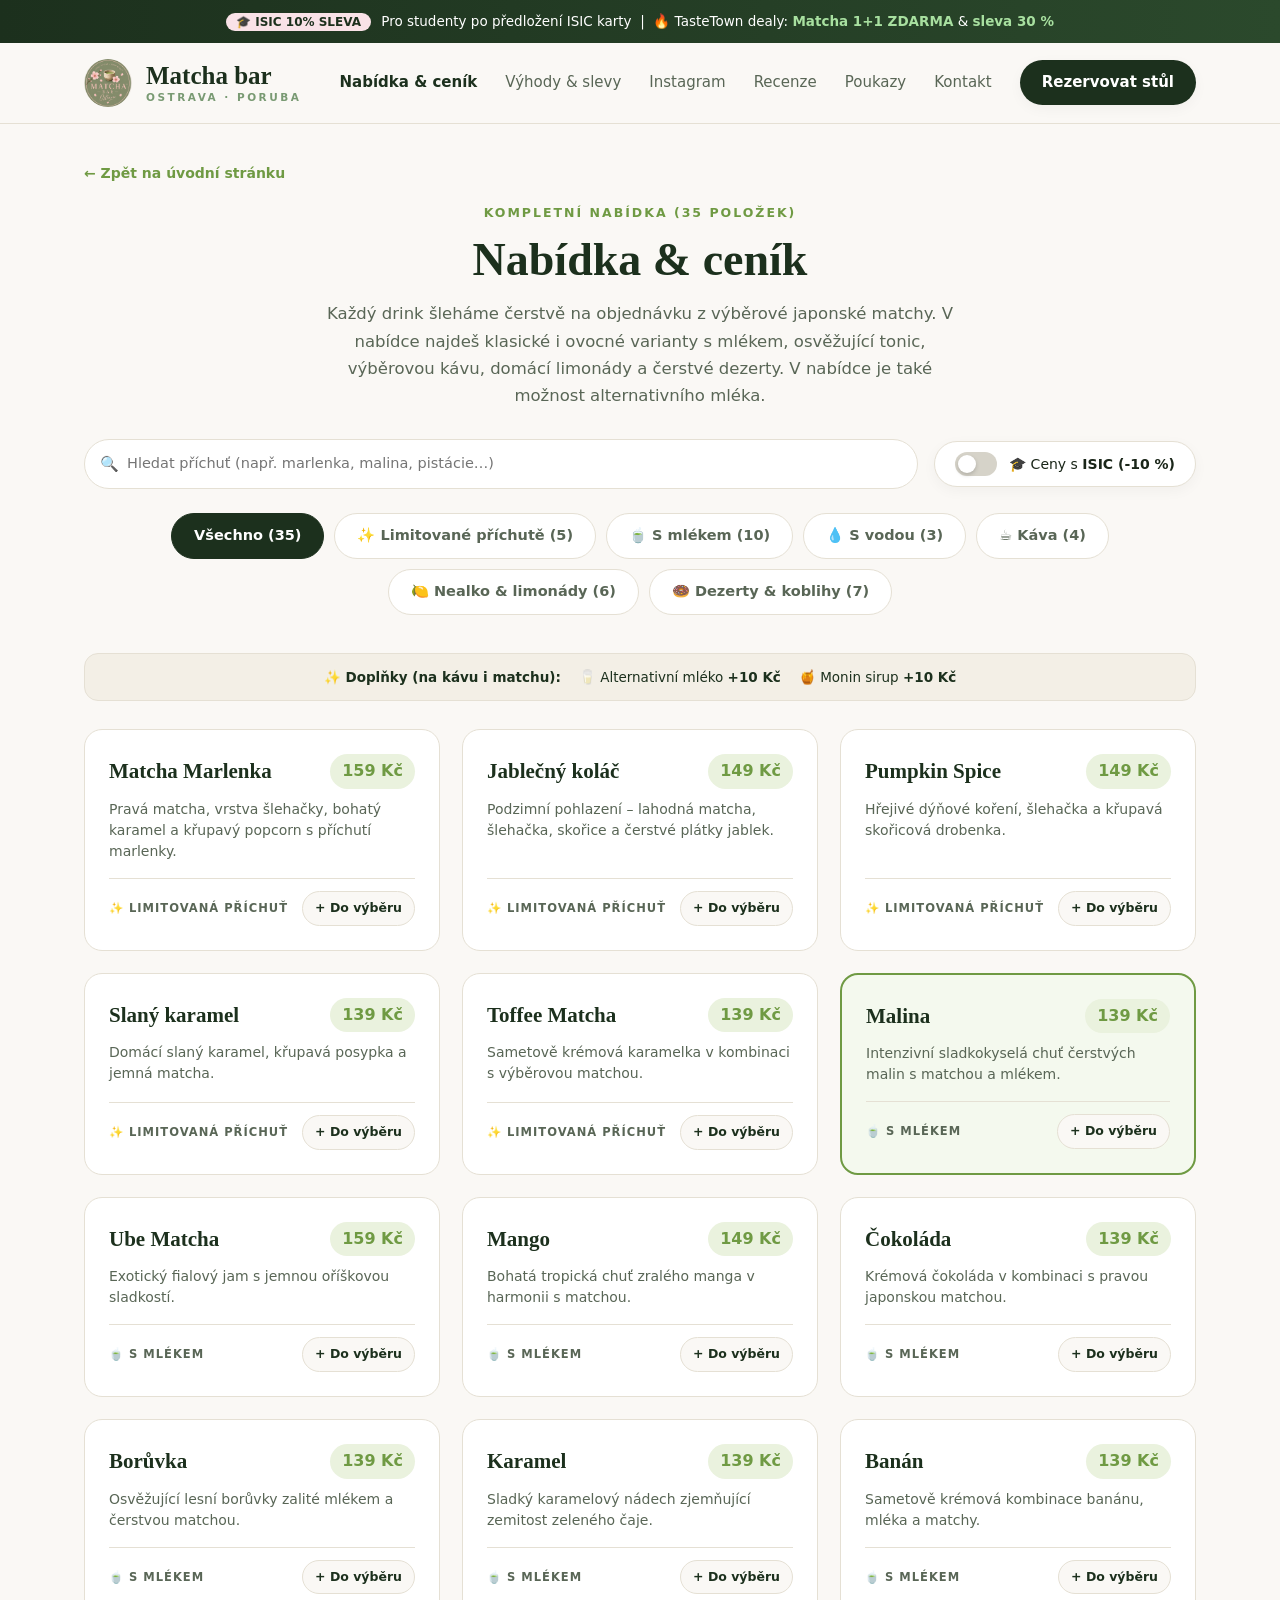
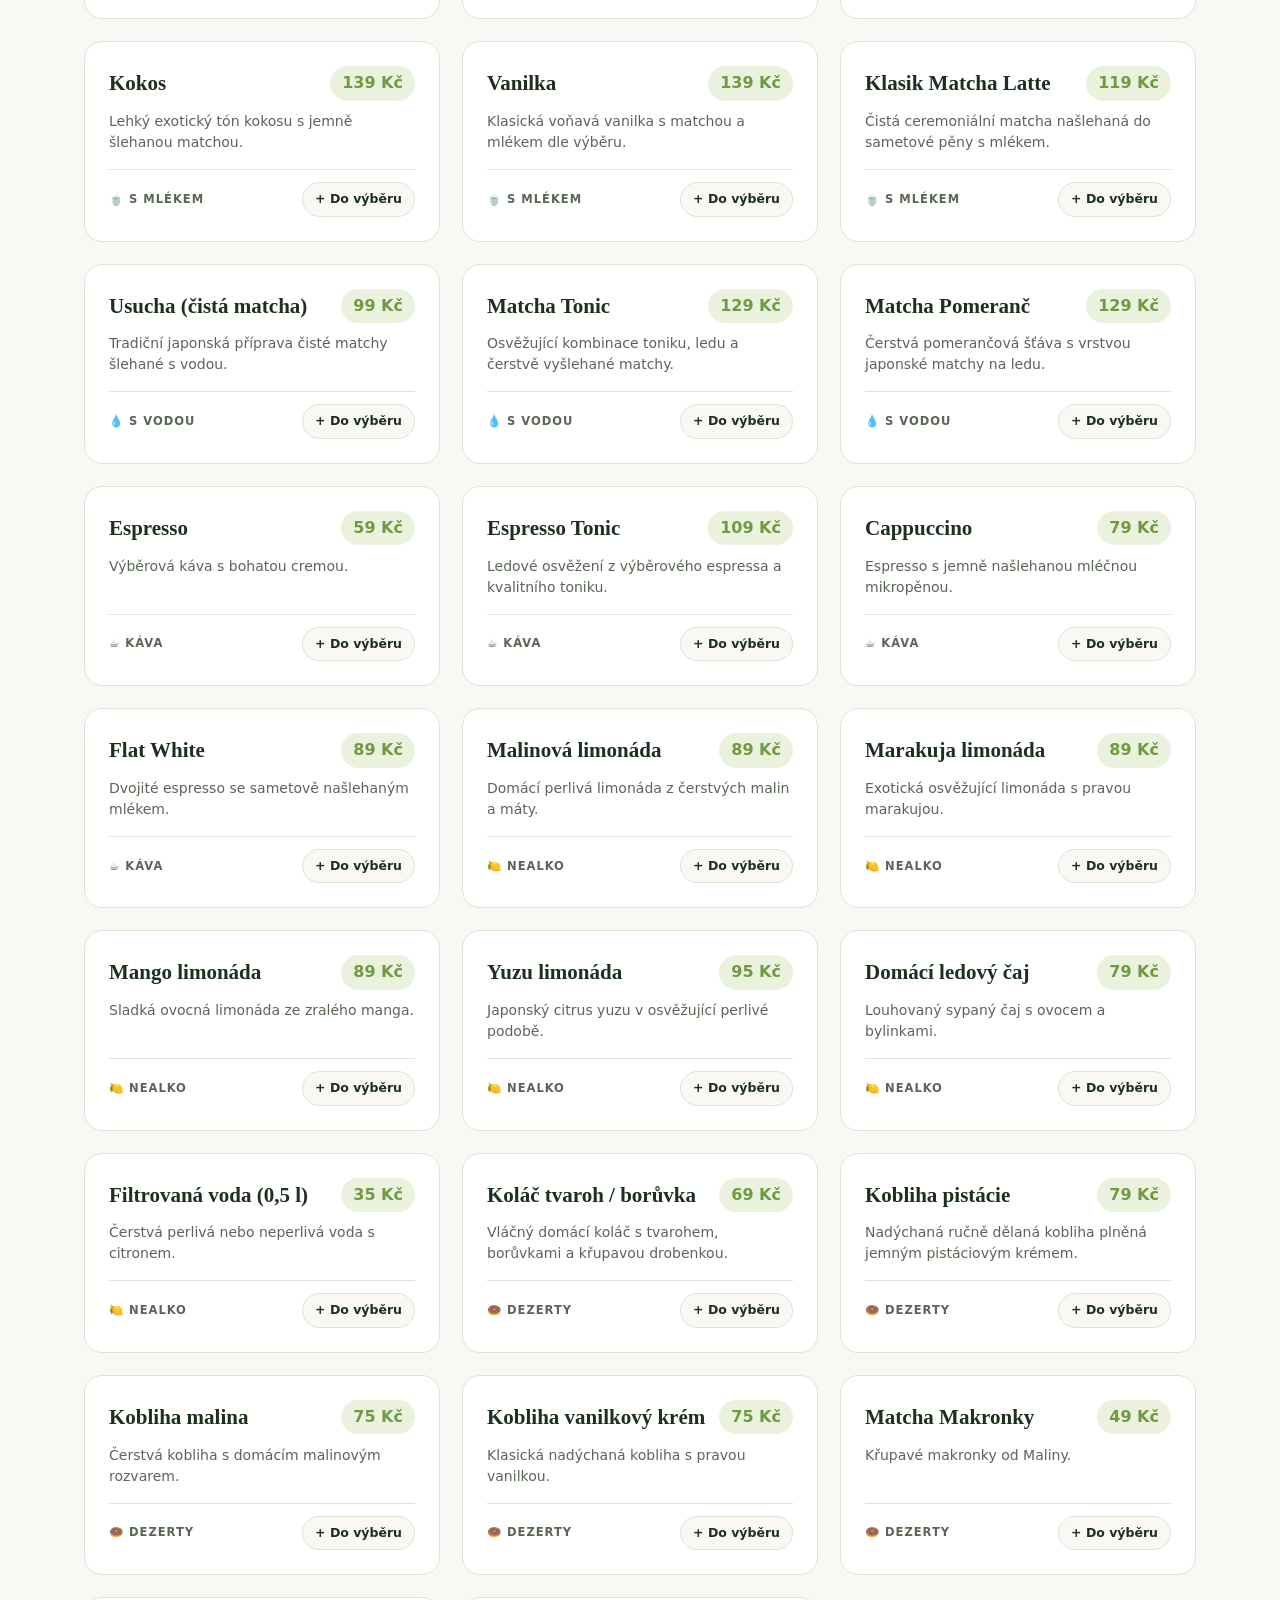
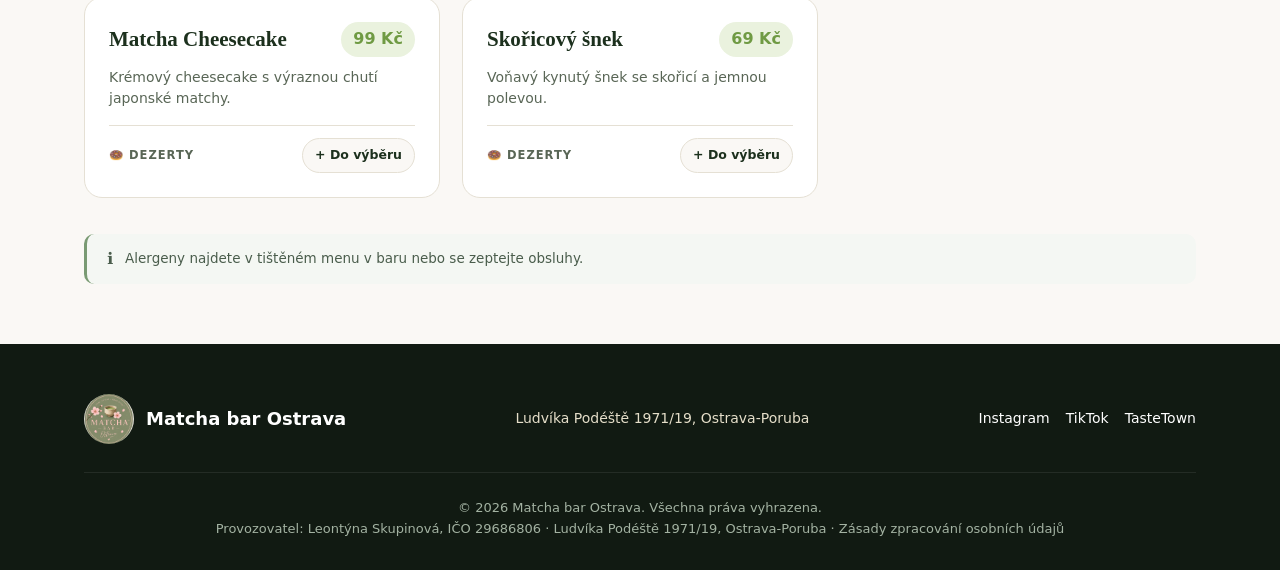
==== menu.html @ 72f39388 "Add files via upload" ====
<!DOCTYPE html>
<html lang="cs">
<head>
    <meta charset="utf-8">
    <meta name="viewport" content="width=device-width, initial-scale=1.0, viewport-fit=cover">
    <title>Nabídka &amp; ceník | Matcha bar Ostrava – Poruba</title>
    <meta name="description" content="Kompletní nabídka a ceník Matcha baru v Ostravě-Porubě. Prémiová japonská matcha, výběrová káva, limonády a domácí dezerty.">
    <meta name="keywords" content="matcha menu, matcha ceník ostrava, koblihy poruba">
    <meta name="robots" content="index, follow">
    <meta name="author" content="Matcha bar Ostrava">
    <link rel="canonical" href="https://matchabarostrava.cz/menu.html">
    <meta name="theme-color" content="#1C301D">
    <link rel="icon" href="data:image/svg+xml,%3Csvg xmlns='http://www.w3.org/2000/svg' viewBox='0 0 100 100'%3E%3Ctext y='.9em' font-size='90'%3E🍵%3C/text%3E%3C/svg%3E">

    <link rel="stylesheet" href="style.css?v=3">
</head>
<body>

    <div class="top-bar">
        <span class="badge-isic">🎓 ISIC 10% SLEVA</span>
        Pro studenty po předložení ISIC karty &nbsp;|&nbsp;
        🔥 TasteTown dealy: <strong>Matcha 1+1 ZDARMA</strong> &amp; <strong>sleva 30 %</strong>
    </div>

    <header>
        <div class="container nav-wrap">
            <a href="index.html" class="logo-brand" aria-label="Matcha bar Ostrava – úvod">
                <img src="img/logo1.png" alt="Matcha bar Ostrava logo" class="header-logo-img">
                <div class="logo-text">
                    Matcha bar
                    <small>Ostrava · Poruba</small>
                </div>
            </a>
            <button class="nav-toggle" id="nav-toggle" aria-label="Menu" aria-expanded="false" aria-controls="main-nav">
                <span></span><span></span><span></span>
            </button>
            <nav id="main-nav" aria-label="Hlavní navigace">
                <a href="menu.html" class="nav-active">Nabídka &amp; ceník</a>
                <a href="index.html#vyhody">Výhody &amp; slevy</a>
                <a href="index.html#instagram">Instagram</a>
                <a href="index.html#recenze">Recenze</a>
                <a href="index.html#poukazy">Poukazy</a>
                <a href="index.html#kontakt">Kontakt</a>
                <button type="button" class="btn-reserve" data-open-modal>Rezervovat stůl</button>
            </nav>
        </div>
    </header>

    <main>
        <section id="menu" class="container menu-page-section">
            <a href="index.html" class="back-link">← Zpět na úvodní stránku</a>

            <div class="section-header header-compact">
                <span class="section-tag">Kompletní nabídka (35 položek)</span>
                <h1 class="section-title">Nabídka &amp; ceník</h1>
                <p class="section-desc">
                    Každý drink šleháme čerstvě na objednávku z výběrové japonské matchy. V nabídce najdeš klasické i ovocné varianty s mlékem, osvěžující tonic, výběrovou kávu, domácí limonády a čerstvé dezerty.  V nabídce je také možnost alternativního mléka.
                </p>
            </div>

            <!-- Ovládací panel: vyhledávání + ISIC přepínač -->
            <div class="menu-tools-bar">
                <div class="menu-search-wrap">
                    <span class="search-icon" aria-hidden="true">🔍</span>
                    <input type="search" id="menu-search" placeholder="Hledat příchuť (např. marlenka, malina, pistácie…)" aria-label="Hledat v nabídce">
                </div>

                <label class="isic-switch" for="isic-toggle">
                    <input type="checkbox" id="isic-toggle">
                    <span class="isic-slider"></span>
                    <span class="isic-label">🎓 Ceny s <strong>ISIC (-10 %)</strong></span>
                </label>
            </div>

            <!-- Filtry -->
            <div class="menu-filter-bar" role="group" aria-label="Filtr nabídky">
                <button type="button" class="filter-chip active" data-filter="all" aria-pressed="true">Všechno (35)</button>
                <button type="button" class="filter-chip" data-filter="limitky" aria-pressed="false">✨ Limitované příchutě (5)</button>
                <button type="button" class="filter-chip" data-filter="mleko" aria-pressed="false">🍵 S mlékem (10)</button>
                <button type="button" class="filter-chip" data-filter="voda" aria-pressed="false">💧 S vodou (3)</button>
                <button type="button" class="filter-chip" data-filter="kava" aria-pressed="false">☕ Káva (4)</button>
                <button type="button" class="filter-chip" data-filter="nealko" aria-pressed="false">🍋 Nealko &amp; limonády (6)</button>
                <button type="button" class="filter-chip" data-filter="dezerty" aria-pressed="false">🍩 Dezerty &amp; koblihy (7)</button>
            </div>

            <!-- Doplňky -->
            <div class="addons-banner">
                <strong>✨ Doplňky (na kávu i matchu):</strong>
                <span>🥛 Alternativní mléko <strong>+10 Kč</strong></span>
                <span>🍯 Monin sirup <strong>+10 Kč</strong></span>
            </div>

            <!-- Mřížka položek (plní menu.js) -->
            <div class="menu-items-grid" id="menu-grid"></div>

            <div id="menu-empty" class="menu-empty" hidden>
                Pro hledaný výraz jsme nic nenašli. Zkus zadat jinou příchuť nebo vyber „Všechno“.
            </div>

            <!-- Upozornění na alergeny -->
            <div class="allergen-notice">
                <span class="allergen-icon">ℹ️</span>
                <span>Alergeny najdete v tištěném menu v baru nebo se zeptejte obsluhy.</span>
            </div>
        </section>
    </main>

    <!-- Plovoucí kalkulačka výběru k pultu -->
    <div class="tray-bar" id="tray-bar" hidden>
        <div class="container tray-inner">
            <div class="tray-summary">
                <strong id="tray-count">0 položek</strong>
                <span id="tray-names" class="tray-names"></span>
            </div>
            <div class="tray-prices">
                <div>
                    <small>Celkem běžně</small>
                    <strong id="tray-total">0 Kč</strong>
                </div>
                <div class="tray-isic">
                    <small>🎓 S ISIC (-10 %)</small>
                    <strong id="tray-total-isic">0 Kč</strong>
                </div>
                <button type="button" class="btn-tray-clear" id="tray-clear" title="Vymazat výběr">✕</button>
            </div>
        </div>
    </div>

    <!-- Rezervace -->
    <div class="modal-overlay" id="modal-reservation" aria-hidden="true">
        <div class="modal-box" role="dialog" aria-modal="true" aria-labelledby="modal-title">
            <button type="button" class="btn-close" data-close-modal aria-label="Zavřít">✕</button>
            <h2 id="modal-title" class="modal-heading">Rezervovat stůl</h2>
            <p class="modal-subtext">Pošlete nám žádost o rezervaci. Potvrdíme ji vám e-mailem.</p>

            <form class="form-grid" id="reservation-form" novalidate>
                <div class="form-field full">
                    <label for="f-name">Jméno a příjmení</label>
                    <input id="f-name" name="Jméno" type="text" required autocomplete="name" placeholder="Např. Lucie Novotná">
                </div>
                <div class="form-field">
                    <label for="f-email">E-mail</label>
                    <input id="f-email" name="email" type="email" required autocomplete="email" placeholder="lucie@example.cz">
                </div>
                <div class="form-field">
                    <label for="f-phone">Telefon (nepovinné)</label>
                    <input id="f-phone" name="Telefon" type="tel" autocomplete="tel" placeholder="+420 777 123 456">
                </div>
                <div class="form-field">
                    <label for="f-date">Datum</label>
                    <input id="f-date" name="Datum" type="date" required>
                </div>
                <div class="form-field">
                    <label for="f-time">Čas</label>
                    <select id="f-time" name="Čas" required></select>
                </div>
                <div class="form-field full">
                    <label for="f-guests">Počet osob</label>
                    <select id="f-guests" name="Počet osob" required>
                        <option>1 osoba</option>
                        <option selected>2 osoby</option>
                        <option>3 osoby</option>
                        <option>4 osoby</option>
                        <option>Skupina 5+ osob</option>
                    </select>
                </div>
                <div class="form-field full">
                    <label for="f-note">Poznámka (nepovinné)</label>
                    <textarea id="f-note" name="Poznámka" rows="2" placeholder="Např. přijdeme s pejskem"></textarea>
                </div>
                <div class="hp-field" aria-hidden="true">
                    <label>Nevyplňovat <input type="text" name="_honey" tabindex="-1" autocomplete="off"></label>
                </div>
                <div class="form-msg" id="form-msg" role="status" hidden></div>
                <div class="form-field full form-submit-wrap">
                    <button type="submit" class="btn-main btn-full-width" id="form-submit">Odeslat žádost</button>
                </div>
                <p class="form-note full">Údaje použijeme jen k vyřízení rezervace. Více v <a href="zasady.html" target="_blank">zásadách zpracování osobních údajů</a>.</p>
            </form>
        </div>
    </div>

    <footer>
        <div class="container">
            <div class="footer-wrap">
                <a href="index.html" class="footer-brand">
                    <img src="img/logo1.png" alt="Matcha bar Ostrava" class="footer-logo">
                    <span>Matcha bar Ostrava</span>
                </a>
                <div>
                    Ludvíka Podéště 1971/19, Ostrava-Poruba
                </div>
                <div class="footer-socials">
                    <a href="https://www.instagram.com/matchabar_ostrava/" target="_blank" rel="noopener">Instagram</a>
                    <a href="https://www.tiktok.com/@matchabar_ostrava?is_from_webapp=1&sender_device=pc" target="_blank" rel="noopener">TikTok</a>
                    <a href="https://www.tastetown.app/cs/restaurace/ostrava/matcha-bar-ostrava-2740#menu" target="_blank" rel="noopener">TasteTown</a>
                </div>
            </div>
            <div class="footer-bottom">
                &copy; 2026 Matcha bar Ostrava. Všechna práva vyhrazena.
                <p>Provozovatel: Leontýna Skupinová, IČO 29686806 · Ludvíka Podéště 1971/19, Ostrava-Poruba · <a href="zasady.html">Zásady zpracování osobních údajů</a></p>
            </div>
        </div>
    </footer>

    <script src="menu.js" defer></script>
</body>
</html>
---- style.css ----
/* Self-hosted fonty (bez Google Fonts) */
@font-face {
    font-family: "Playfair Display";
    font-style: normal;
    font-weight: 400 900;
    font-display: swap;
    src: url("fonts/playfair-display-latin-ext-wght-normal.woff2") format("woff2");
    unicode-range: U+0100-02BA,U+02BD-02C5,U+02C7-02CC,U+02CE-02D7,U+02DD-02FF,U+0304,U+0308,U+0329,U+1D00-1DBF,U+1E00-1E9F,U+1EF2-1EFF,U+2020,U+20A0-20AB,U+20AD-20C0,U+2113,U+2C60-2C7F,U+A720-A7FF;
}

@font-face {
    font-family: "Playfair Display";
    font-style: normal;
    font-weight: 400 900;
    font-display: swap;
    src: url("fonts/playfair-display-latin-wght-normal.woff2") format("woff2");
    unicode-range: U+0000-00FF,U+0131,U+0152-0153,U+02BB-02BC,U+02C6,U+02DA,U+02DC,U+0304,U+0308,U+0329,U+2000-206F,U+20AC,U+2122,U+2191,U+2193,U+2212,U+2215,U+FEFF,U+FFFD;
}

@font-face {
    font-family: "Playfair Display";
    font-style: italic;
    font-weight: 400 900;
    font-display: swap;
    src: url("fonts/playfair-display-latin-ext-wght-italic.woff2") format("woff2");
    unicode-range: U+0100-02BA,U+02BD-02C5,U+02C7-02CC,U+02CE-02D7,U+02DD-02FF,U+0304,U+0308,U+0329,U+1D00-1DBF,U+1E00-1E9F,U+1EF2-1EFF,U+2020,U+20A0-20AB,U+20AD-20C0,U+2113,U+2C60-2C7F,U+A720-A7FF;
}

@font-face {
    font-family: "Playfair Display";
    font-style: italic;
    font-weight: 400 900;
    font-display: swap;
    src: url("fonts/playfair-display-latin-wght-italic.woff2") format("woff2");
    unicode-range: U+0000-00FF,U+0131,U+0152-0153,U+02BB-02BC,U+02C6,U+02DA,U+02DC,U+0304,U+0308,U+0329,U+2000-206F,U+20AC,U+2122,U+2191,U+2193,U+2212,U+2215,U+FEFF,U+FFFD;
}

@font-face {
    font-family: "Plus Jakarta Sans";
    font-style: normal;
    font-weight: 200 800;
    font-display: swap;
    src: url("fonts/plus-jakarta-sans-latin-ext-wght-normal.woff2") format("woff2");
    unicode-range: U+0100-02BA,U+02BD-02C5,U+02C7-02CC,U+02CE-02D7,U+02DD-02FF,U+0304,U+0308,U+0329,U+1D00-1DBF,U+1E00-1E9F,U+1EF2-1EFF,U+2020,U+20A0-20AB,U+20AD-20C0,U+2113,U+2C60-2C7F,U+A720-A7FF;
}

@font-face {
    font-family: "Plus Jakarta Sans";
    font-style: normal;
    font-weight: 200 800;
    font-display: swap;
    src: url("fonts/plus-jakarta-sans-latin-wght-normal.woff2") format("woff2");
    unicode-range: U+0000-00FF,U+0131,U+0152-0153,U+02BB-02BC,U+02C6,U+02DA,U+02DC,U+0304,U+0308,U+0329,U+2000-206F,U+20AC,U+2122,U+2191,U+2193,U+2212,U+2215,U+FEFF,U+FFFD;
}

:root {
    --bg-body: #FAF8F5;
    --surface: #FFFFFF;
    --surface-alt: #F3EFE6;
    --text-dark: #1A2619;
    --text-muted: #596656;
    --primary: #1C301D;
    --matcha: #6F9A43;
    --matcha-soft: #EAF2DE;
    --pink-soft: #F9E2E7;
    --gold: #D4A338;
    --border: #E5E0D4;
    --radius-sm: 10px;
    --radius-md: 18px;
    --radius-lg: 28px;
    --shadow-sm: 0 4px 14px rgba(0, 0, 0, 0.04);
    --shadow-md: 0 14px 36px rgba(28, 48, 29, 0.09);
    --font-serif: "Playfair Display", Georgia, serif;
    --font-sans: "Plus Jakarta Sans", system-ui, -apple-system, "Segoe UI", sans-serif;
}

* { box-sizing: border-box; margin: 0; padding: 0; }
html { scroll-behavior: smooth; }
@media (prefers-reduced-motion: reduce) { html { scroll-behavior: auto; } * { transition: none !important; } }

body {
    background-color: var(--bg-body);
    color: var(--text-dark);
    font-family: var(--font-sans);
    font-weight: 400;
    line-height: 1.65;
    -webkit-font-smoothing: antialiased;
}

a { color: inherit; text-decoration: none; }
img { max-width: 100%; display: block; }
button, input, select, textarea { font: inherit; }

.container {
    max-width: 1160px;
    margin: 0 auto;
    padding: 0 24px;
}

/* Top Announcement Bar */
.top-bar {
    background: linear-gradient(90deg, #1C301D 0%, #2B492C 100%);
    color: #FFFFFF;
    font-size: 13.5px;
    font-weight: 500;
    padding: 10px 0;
    text-align: center;
}
.top-bar strong { color: #A8E0A0; }
.top-bar span.badge-isic {
    background: var(--pink-soft);
    color: #1C301D;
    padding: 2px 10px;
    border-radius: 99px;
    font-weight: 700;
    font-size: 12px;
    margin-right: 6px;
}

/* Header Navigation */
header {
    position: sticky;
    top: 0;
    z-index: 100;
    background: rgba(250, 248, 245, 0.94);
    backdrop-filter: blur(14px);
    border-bottom: 1px solid var(--border);
    padding: 16px 0;
}

.nav-wrap {
    display: flex;
    justify-content: space-between;
    align-items: center;
}

.logo-brand {
    display: flex;
    align-items: center;
    gap: 14px;
    text-decoration: none;
    flex-shrink: 0;
}

.header-logo-img {
    width: 48px;
    height: 48px;
    border-radius: 50%;
    object-fit: cover;
    display: block;
}

.logo-text {
    display: flex;
    flex-direction: column;
    line-height: 1.05;
    font-family: var(--font-serif);
    font-size: 25px;
    font-weight: 600;
    color: #1c301d;
    white-space: nowrap;
}

.logo-text small {
    font-family: var(--font-sans);
    font-size: 10.5px;
    font-weight: 700;
    color: #799a73;
    text-transform: uppercase;
    letter-spacing: 2.5px;
    margin-top: 3px;
    display: block;
}

nav {
    display: flex;
    align-items: center;
    gap: 28px;
    font-size: 15px;
    font-weight: 500;
}

nav a {
    color: var(--text-muted);
    transition: color 0.2s ease;
}

nav a:hover { color: var(--primary); }

.btn-reserve {
    background: var(--primary);
    color: white !important;
    padding: 10px 22px;
    border-radius: 99px;
    font-weight: 600;
    border: none;
    cursor: pointer;
    transition: all 0.2s;
    box-shadow: var(--shadow-sm);
}
.btn-reserve:hover { background: var(--matcha); transform: translateY(-1px); }

/* Hero Section */
.hero-section {
    padding: 60px 24px 80px;
    display: grid;
    grid-template-columns: 1.15fr 0.85fr;
    gap: 50px;
    align-items: center;
}

.status-pill {
    display: inline-flex;
    align-items: center;
    gap: 8px;
    background: var(--matcha-soft);
    color: var(--primary);
    padding: 6px 16px;
    border-radius: 99px;
    font-size: 13.5px;
    font-weight: 600;
    margin-bottom: 22px;
}

.status-dot {
    width: 8px;
    height: 8px;
    background: #2E7D32;
    border-radius: 50%;
    box-shadow: 0 0 0 3px rgba(46, 125, 50, 0.2);
}

.hero-title {
    font-family: var(--font-serif);
    font-size: clamp(42px, 5.2vw, 66px);
    line-height: 1.08;
    color: var(--primary);
    letter-spacing: -0.02em;
    margin-bottom: 22px;
}

.hero-title span {
    font-style: italic;
    color: var(--matcha);
}

.hero-desc {
    font-size: 18.5px;
    color: var(--text-muted);
    margin-bottom: 34px;
    max-width: 520px;
}

.hero-buttons {
    display: flex;
    gap: 16px;
    flex-wrap: wrap;
}

.btn-main {
    background: var(--primary);
    color: white;
    padding: 16px 32px;
    border-radius: 99px;
    font-weight: 700;
    font-size: 15.5px;
    border: none;
    cursor: pointer;
    box-shadow: var(--shadow-sm);
    transition: all 0.2s ease;
    display: inline-flex;
    align-items: center;
    gap: 8px;
}

.btn-main:hover {
    background: #122113;
    transform: translateY(-2px);
    box-shadow: var(--shadow-md);
}

.btn-outline {
    background: transparent;
    color: var(--primary);
    border: 2px solid var(--border);
    padding: 14px 28px;
    border-radius: 99px;
    font-weight: 600;
    font-size: 15.5px;
    cursor: pointer;
    display: inline-flex;
    align-items: center;
    transition: all 0.2s ease;
}

.btn-outline:hover {
    border-color: var(--primary);
    background: var(--surface);
}

.hero-img-container {
    position: relative;
}

.hero-img {
    width: 100%;
    height: 520px;
    object-position: center 60%;
    object-fit: cover;
    border-radius: 32px;
    box-shadow: var(--shadow-md);
}

.hero-badge-card {
    position: absolute;
    bottom: -24px;
    left: -24px;
    background: var(--surface);
    border: 1px solid var(--border);
    padding: 18px 24px;
    border-radius: var(--radius-md);
    box-shadow: var(--shadow-md);
    display: flex;
    align-items: center;
    gap: 16px;
}

.rating-big {
    font-family: var(--font-serif);
    font-size: 38px;
    font-weight: 700;
    color: var(--primary);
    line-height: 1;
}

.rating-stars { color: var(--gold); font-size: 15px; margin-bottom: 2px; }

section.container {
    padding-top: 60px;
    padding-bottom: 60px;
    scroll-margin-top: 80px;
}

.section-header {
    text-align: center;
    max-width: 640px;
    margin: 0 auto 48px;
}

.section-tag {
    text-transform: uppercase;
    letter-spacing: 2px;
    font-size: 12.5px;
    font-weight: 700;
    color: var(--matcha);
    margin-bottom: 10px;
    display: block;
}

.section-title {
    font-family: var(--font-serif);
    font-size: clamp(32px, 4vw, 46px);
    color: var(--primary);
    line-height: 1.15;
    margin-bottom: 14px;
}

.section-desc {
    color: var(--text-muted);
    font-size: 16.5px;
}

/* --- BESTSELLERY --- */
.bestsellers-grid {
    display: grid;
    grid-template-columns: repeat(4, 1fr);
    align-items: stretch;
    gap: 22px;
}

.bestseller-card {
    background: var(--surface);
    border: 1px solid var(--border);
    border-radius: var(--radius-md);
    padding: 22px;
    display: flex;
    flex-direction: column;
    justify-content: flex-start;
    height: 100%;
    transition: all 0.25s ease;
}

.bestseller-card.featured {
    border: 2px solid var(--matcha);
    background: #F4F9EE;
}

.bestseller-card:hover {
    transform: translateY(-5px);
    box-shadow: var(--shadow-md);
    border-color: var(--matcha);
}

.bs-badge {
    display: inline-block;
    align-self: flex-start;
    background: var(--primary);
    color: #FFFFFF;
    font-size: 11px;
    font-weight: 700;
    letter-spacing: 0.5px;
    padding: 4px 11px;
    border-radius: 99px;
    margin-bottom: 14px;
}

.bs-badge.soft {
    background: var(--surface-alt);
    color: var(--primary);
}

.bs-image-box {
    width: 100%;
    height: 180px;
    border-radius: 12px;
    overflow: hidden;
    margin-bottom: 16px;
    background-color: #FFFFFF;
}

.bs-img {
    width: 100%;
    height: 100%;
    object-fit: contain;
    transition: transform 0.3s ease;
}

.bestseller-card:hover .bs-img {
    transform: scale(1.05);
}

.bs-footer {
    margin-top: auto;
    padding-top: 14px;
}

.menu-card-top {
    display: flex;
    justify-content: space-between;
    align-items: flex-start;
    gap: 8px;
    margin-bottom: 10px;
}

.menu-title {
    font-family: var(--font-serif);
    font-size: 21px;
    font-weight: 700;
    color: var(--primary);
}

.menu-price {
    font-size: 16px;
    font-weight: 700;
    color: var(--matcha);
    background: var(--matcha-soft);
    padding: 4px 12px;
    border-radius: 99px;
    white-space: nowrap;
}

.menu-desc {
    color: var(--text-muted);
    font-size: 14px;
    line-height: 1.5;
    margin-bottom: 16px;
}

.menu-cat-tag {
    font-size: 11.5px;
    font-weight: 700;
    color: var(--text-muted);
    text-transform: uppercase;
    letter-spacing: 1px;
}

.menu-cta-box {
    display: flex;
    justify-content: center;
    text-align: center;
    width: 100%;
    margin-top: 36px;
}

/* --- EDITORIAL SEKCE: LIMITOVANÁ PŘÍCHUŤ & PODZIMNÍ EDICE --- */
.featured-drop-card {
    display: grid;
    grid-template-columns: 340px 1fr;
    background: var(--surface);
    border: 1px solid var(--border);
    border-radius: 26px;
    overflow: hidden;
    box-shadow: var(--shadow-sm);
    margin-bottom: 24px;
}

.featured-drop-media {
    background: #C7C1B6;
    display: flex;
    overflow: hidden;
    min-height: 360px;
}

.featured-drop-media img {
    width: 100%;
    height: 100%;
    object-fit: cover;
    display: block;
}

.featured-drop-body {
    padding: 34px 38px;
    display: flex;
    flex-direction: column;
    justify-content: center;
}

.drop-pill {
    align-self: flex-start;
    background: var(--matcha-soft);
    color: var(--primary);
    font-size: 12px;
    font-weight: 700;
    text-transform: uppercase;
    letter-spacing: 0.8px;
    padding: 6px 14px;
    border-radius: 99px;
    margin-bottom: 14px;
}

.drop-title-row {
    display: flex;
    align-items: center;
    justify-content: space-between;
    gap: 16px;
    margin-bottom: 12px;
}

.drop-title-row h3 {
    font-family: var(--font-serif);
    font-size: 34px;
    color: var(--primary);
    line-height: 1.15;
}

.drop-price {
    font-size: 19px;
    font-weight: 700;
    color: var(--matcha);
    background: var(--matcha-soft);
    padding: 6px 16px;
    border-radius: 99px;
    white-space: nowrap;
}

.drop-desc {
    color: var(--text-muted);
    font-size: 15px;
    line-height: 1.6;
    max-width: 560px;
    margin-bottom: 18px;
}

.drop-tags {
    display: flex;
    flex-wrap: wrap;
    gap: 8px;
    margin-bottom: 24px;
}

.drop-tags span {
    background: #F4F7F0;
    color: var(--primary);
    font-size: 13px;
    font-weight: 600;
    padding: 6px 12px;
    border-radius: 10px;
}

.drop-actions {
    display: flex;
    gap: 12px;
    flex-wrap: wrap;
}

.seasonal-grid {
    display: grid;
    grid-template-columns: repeat(4, 1fr);
    gap: 20px;
}

.seasonal-card {
    background: var(--surface);
    border: 1px solid var(--border);
    border-radius: 22px;
    overflow: hidden;
    display: flex;
    flex-direction: column;
    transition: transform 0.25s ease, box-shadow 0.25s ease, border-color 0.25s ease;
}

.seasonal-card:hover {
    transform: translateY(-4px);
    box-shadow: var(--shadow-md);
    border-color: var(--matcha);
}

.seasonal-img-wrap {
    height: 210px;
    background: #FFFFFF;
    display: flex;
    align-items: center;
    justify-content: center;
    padding: 12px;
}

.seasonal-img-wrap img {
    width: 100%;
    height: 100%;
    object-fit: contain;
    transition: transform 0.3s ease;
}

.seasonal-card:hover .seasonal-img-wrap img {
    transform: scale(1.04);
}

.seasonal-info {
    padding: 18px 20px 22px;
    flex: 1;
    display: flex;
    flex-direction: column;
}

.seasonal-head {
    display: flex;
    justify-content: space-between;
    align-items: baseline;
    gap: 8px;
    margin-bottom: 8px;
}

.seasonal-head h4 {
    font-family: var(--font-serif);
    font-size: 20px;
    color: var(--primary);
}

.seasonal-head span {
    font-size: 14.5px;
    font-weight: 700;
    color: var(--matcha);
    background: var(--matcha-soft);
    padding: 3px 10px;
    border-radius: 99px;
    white-space: nowrap;
}

.seasonal-info p {
    color: var(--text-muted);
    font-size: 13.5px;
    line-height: 1.5;
}

/* --- MODERNÍ KARTY: TASTETOWN & ISIC --- */
.perks-grid {
    display: grid;
    grid-template-columns: repeat(2, 1fr);
    gap: 24px;
    align-items: stretch;
}

.perk-card {
    background: var(--surface);
    border: 1px solid var(--border);
    border-radius: 26px;
    padding: 34px 36px;
    display: flex;
    flex-direction: column;
    box-shadow: var(--shadow-sm);
    transition: transform 0.25s ease, box-shadow 0.25s ease, border-color 0.25s ease;
    position: relative;
    overflow: hidden;
}

.perk-card:hover {
    transform: translateY(-4px);
    box-shadow: var(--shadow-md);
}

.perk-card.perk-tt {
    background: linear-gradient(160deg, #FFFFFF 0%, #F4F9EE 100%);
    border-color: #DCE7D2;
}

.perk-card.perk-isic {
    background: linear-gradient(160deg, #FFFFFF 0%, #FDF5F7 100%);
    border-color: #F2DCE2;
}

.perk-top {
    display: flex;
    justify-content: space-between;
    align-items: flex-start;
    gap: 16px;
    margin-bottom: 14px;
}

.perk-badge {
    display: inline-block;
    font-size: 12px;
    font-weight: 700;
    text-transform: uppercase;
    letter-spacing: 0.8px;
    padding: 6px 13px;
    border-radius: 99px;
    margin-bottom: 12px;
}

.perk-badge.tt {
    background: var(--matcha-soft);
    color: var(--primary);
}

.perk-badge.isic {
    background: #FCE8EE;
    color: #8A2B46;
}

.perk-top h3 {
    font-family: var(--font-serif);
    font-size: 28px;
    color: var(--primary);
    line-height: 1.2;
}

.perk-big-tag {
    font-family: var(--font-serif);
    font-size: 26px;
    font-weight: 700;
    padding: 10px 16px;
    border-radius: 16px;
    white-space: nowrap;
    line-height: 1;
}

.perk-big-tag.tt {
    background: var(--primary);
    color: #FFFFFF;
}

.perk-big-tag.isic {
    background: #FCE8EE;
    color: #8A2B46;
}

.perk-desc {
    color: var(--text-muted);
    font-size: 14.5px;
    line-height: 1.55;
    margin-bottom: 20px;
}

.perk-list {
    list-style: none;
    display: grid;
    gap: 12px;
    margin-bottom: 28px;
    padding: 0;
}

.perk-list li {
    display: flex;
    align-items: flex-start;
    gap: 10px;
    font-size: 14.5px;
    color: var(--primary);
    line-height: 1.45;
}

.perk-check {
    display: inline-flex;
    align-items: center;
    justify-content: center;
    width: 22px;
    height: 22px;
    border-radius: 50%;
    background: var(--matcha-soft);
    color: var(--matcha);
    font-size: 12px;
    font-weight: 700;
    flex-shrink: 0;
    margin-top: 1px;
}

.perk-card.perk-isic .perk-check {
    background: #FCE8EE;
    color: #8A2B46;
}

.perk-footer {
    margin-top: auto;
}

/* --- INSTAGRAM --- */
.instagram-header {
    text-align: center;
    margin-bottom: 30px;
}

.insta-handle-tag {
    font-size: 13px;
    letter-spacing: 1.5px;
    color: #6b8e66;
    font-weight: 700;
    text-transform: uppercase;
}

.instagram-header h2 {
    font-size: 36px;
    font-family: var(--font-serif);
    color: #1c2b1b;
    margin: 8px 0;
    font-weight: 400;
}

.instagram-header p {
    color: #666666;
    font-size: 15px;
    margin: 0;
}

.instagram-layout {
    display: grid;
    grid-template-columns: 310px 1fr;
    gap: 20px;
    align-items: start;
}

.reel-card {
    background: #ffffff;
    border-radius: 20px;
    padding: 14px;
    box-shadow: 0 8px 24px rgba(0, 0, 0, 0.05);
    display: flex;
    flex-direction: column;
}

.reel-video-container {
    position: relative;
    width: 100%;
    height: 440px;
    border-radius: 14px;
    overflow: hidden;
    background-color: #000;
}

.reel-video-container iframe {
    width: 100%;
    height: 530px;
    margin-top: -46px;
    border: none;
}

.reel-info {
    padding: 12px 4px 4px 4px;
}

.reel-author {
    font-weight: 700;
    font-size: 15px;
    color: #111;
}

.reel-handle {
    font-size: 13px;
    color: #777;
    margin-top: 1px;
}

.reel-caption {
    font-size: 12px;
    color: #444;
    margin-top: 6px;
    line-height: 1.35;
}

.photo-grid {
    display: grid;
    grid-template-columns: repeat(2, 1fr);
    gap: 16px;
}

.photo-card {
    position: relative;
    height: 250px;
    border-radius: 18px;
    overflow: hidden;
    box-shadow: 0 4px 15px rgba(0,0,0,0.04);
}

.photo-card img {
    width: 100%;
    height: 100%;
    object-fit: cover;
    display: block;
    transition: transform 0.3s ease;
}

.photo-card:hover img {
    transform: scale(1.03);
}

.photo-overlay {
    position: absolute;
    bottom: 0;
    left: 0;
    right: 0;
    padding: 30px 14px 12px 14px;
    background: linear-gradient(to top, rgba(0, 0, 0, 0.75) 0%, rgba(0, 0, 0, 0.3) 60%, transparent 100%);
    display: flex;
    flex-direction: column;
    gap: 2px;
}

.photo-tag {
    font-size: 10px;
    letter-spacing: 1px;
    color: rgba(255, 255, 255, 0.8);
    font-weight: 700;
    text-transform: uppercase;
}

.photo-caption {
    font-size: 13px;
    color: #ffffff;
    font-weight: 600;
    text-shadow: 0 1px 3px rgba(0,0,0,0.5);
}

.instagram-footer {
    display: flex;
    justify-content: flex-end;
    margin-top: 20px;
}

.insta-btn {
    display: inline-flex;
    align-items: center;
    gap: 8px;
    background-color: #1a2e1a;
    color: #ffffff;
    text-decoration: none;
    padding: 12px 22px;
    border-radius: 30px;
    font-size: 13px;
    font-weight: 600;
    transition: background-color 0.2s;
}

.insta-btn:hover {
    background-color: #2b472b;
}

/* --- DOG FRIENDLY SEKCE --- */
.dog-card {
    background: #E6F0E4;
    border-radius: 26px;
    padding: 36px 56px;
    width: 100%;
    display: flex;
    align-items: center;
    justify-content: space-between;
    gap: 40px;
}

.dog-card > div {
    max-width: 600px;
}

.dog-card h2 {
    font-family: var(--font-serif);
    font-size: 32px;
    color: var(--primary);
    margin: 6px 0 10px;
}

.dog-card p {
    color: var(--text-muted);
    font-size: 15.5px;
    line-height: 1.6;
}

.dog-card img {
    width: 165px;
    height: auto;
    flex-shrink: 0;
    margin-right: 48px;
}

/* --- RECENZE --- */
.reviews-box {
    background: var(--surface);
    border: 1px solid var(--border);
    border-radius: 32px;
    padding: 48px;
}

.reviews-top {
    display: flex;
    justify-content: space-between;
    align-items: center;
    margin-bottom: 38px;
    flex-wrap: wrap;
    gap: 20px;
}

.ratings-badges {
    display: flex;
    gap: 20px;
    flex-wrap: wrap;
}

.rating-badge {
    background: var(--surface-alt);
    padding: 12px 20px;
    border-radius: 16px;
    display: flex;
    align-items: center;
    gap: 12px;
}

.rating-badge strong {
    font-family: var(--font-serif);
    font-size: 24px;
    color: var(--primary);
}

.reviews-cards {
    display: grid;
    grid-template-columns: repeat(auto-fit, minmax(300px, 1fr));
    gap: 22px;
}

.review-card {
    background: var(--bg-body);
    border: 1px solid var(--border);
    border-radius: var(--radius-md);
    padding: 26px;
}

.review-source {
    font-size: 12px;
    font-weight: 700;
    text-transform: uppercase;
    letter-spacing: 1px;
    color: var(--matcha);
    margin-bottom: 8px;
}

.review-quote {
    font-size: 15px;
    font-style: italic;
    color: var(--text-dark);
    margin-bottom: 16px;
}

.review-author {
    display: flex;
    justify-content: space-between;
    font-size: 13px;
    font-weight: 600;
    color: var(--text-muted);
}

/* --- VOUCHERY --- */
.voucher-section {
    background: var(--surface-alt);
    border: 1px solid var(--border);
    border-radius: 32px;
    padding: 50px;
    display: grid;
    grid-template-columns: 1fr 1fr;
    gap: 40px;
    align-items: center;
}

.voucher-card-visual {
    background: linear-gradient(135deg, #1C301D 0%, #3B5F3E 100%);
    color: white;
    border-radius: 24px;
    padding: 36px;
    width: 100%;
    box-shadow: var(--shadow-md);
    position: relative;
}

/* --- MODAL REZERVACE --- */
.modal-overlay {
    display: none;
    position: fixed;
    inset: 0;
    background: rgba(0,0,0,0.6);
    backdrop-filter: blur(4px);
    z-index: 1000;
    place-items: center;
    padding: 20px;
}

.modal-overlay.active { display: grid; }

.modal-box {
    background: var(--surface);
    border-radius: 28px;
    max-width: 520px;
    width: 100%;
    max-height: calc(100vh - 40px);
    overflow-y: auto;
    padding: 38px;
    position: relative;
    box-shadow: var(--shadow-md);
}

.btn-close {
    position: absolute;
    top: 20px;
    right: 20px;
    background: var(--surface-alt);
    border: none;
    width: 36px;
    height: 36px;
    border-radius: 50%;
    cursor: pointer;
    font-size: 16px;
}

.form-grid {
    display: grid;
    grid-template-columns: 1fr 1fr;
    gap: 14px;
    margin-top: 20px;
}

.form-field {
    display: flex;
    flex-direction: column;
    gap: 6px;
}

.form-field.full { grid-column: 1 / -1; }

.form-field label {
    font-size: 13px;
    font-weight: 600;
    color: var(--primary);
}

.form-field input, .form-field select, .form-field textarea {
    padding: 12px 14px;
    border-radius: 12px;
    border: 1px solid var(--border);
    background: var(--bg-body);
    color: var(--text-dark);
}

.form-field textarea { resize: vertical; min-height: 70px; }
.form-field input:focus, .form-field select:focus, .form-field textarea:focus { outline: 2px solid var(--matcha); border-color: var(--matcha); }
.hp-field { position: absolute; left: -9999px; width: 1px; height: 1px; overflow: hidden; }
.form-note { font-size: 12px; color: var(--text-muted); line-height: 1.5; }
.form-msg { grid-column: 1 / -1; padding: 12px 16px; border-radius: 12px; font-size: 14px; font-weight: 500; }
.form-msg.ok { background: var(--matcha-soft); color: var(--primary); }
.form-msg.err { background: #FBE9E7; color: #8A2A1E; }
.form-msg a { text-decoration: underline; font-weight: 700; }
.btn-main[disabled] { opacity: .6; cursor: wait; transform: none; }

/* --- LOKACE & KONTAKT --- */
.location-container {
    display: grid;
    grid-template-columns: 1fr 1fr;
    gap: 40px;
    align-items: center;
}

.location-subtitle {
    font-size: 12px;
    letter-spacing: 1.5px;
    color: #6b8e66;
    font-weight: 700;
    text-transform: uppercase;
}

.location-title {
    font-size: 34px;
    font-family: var(--font-serif);
    color: #1a2e1a;
    margin: 8px 0 20px 0;
    font-weight: 700;
}

.location-address {
    display: flex;
    align-items: flex-start;
    gap: 10px;
    margin-bottom: 24px;
}

.location-address p {
    margin: 0;
    font-size: 15px;
    color: #444;
    line-height: 1.4;
}

.opening-hours {
    border-top: 1px solid #e2ded8;
    border-bottom: 1px solid #e2ded8;
    padding: 14px 0;
    margin-bottom: 28px;
    max-width: 420px;
}

.hours-row {
    display: flex;
    justify-content: space-between;
    padding: 6px 0;
    font-size: 15px;
    color: #333;
}

.location-actions {
    display: flex;
    flex-direction: column;
    gap: 12px;
    max-width: 280px;
}

.btn-maps {
    background-color: #1a2e1a;
    color: #ffffff;
    text-decoration: none;
    text-align: center;
    padding: 12px 20px;
    border-radius: 30px;
    font-size: 14px;
    font-weight: 600;
    transition: background-color 0.2s;
}

.btn-maps:hover { background-color: #2b472b; }

.btn-instagram {
    background-color: #ffffff;
    color: #1a2e1a;
    border: 1px solid #cccccc;
    text-decoration: none;
    text-align: center;
    padding: 12px 20px;
    border-radius: 30px;
    font-size: 14px;
    font-weight: 600;
    transition: border-color 0.2s, background-color 0.2s;
}

.btn-instagram:hover {
    background-color: #f7f7f7;
    border-color: #999999;
}

.location-map-wrapper {
    width: 100%;
    height: 380px;
    border-radius: 24px;
    overflow: hidden;
    box-shadow: 0 10px 30px rgba(0, 0, 0, 0.07);
}

.location-map-wrapper iframe {
    width: 100%;
    height: 100%;
    border: none;
}

/* --- PATIČKA --- */
footer {
    background: #111A12;
    color: #8D9E8C;
    padding: 50px 0 30px;
    font-size: 14px;
}

.footer-wrap {
    display: flex;
    justify-content: space-between;
    align-items: center;
    gap: 20px;
    flex-wrap: wrap;
    padding-bottom: 28px;
    border-bottom: 1px solid rgba(255, 255, 255, 0.08);
}

.footer-logo {
    width: 50px;
    height: 50px;
    border-radius: 50%;
    object-fit: cover;
    display: block;
}

.footer-brand {
    display: flex;
    align-items: center;
    gap: 12px;
    color: #ffffff;
    text-decoration: none;
    font-weight: 600;
    font-size: 18px;
}

.footer-wrap > div {
    color: #e5dec9;
}

.footer-wrap a {
    color: #ffffff;
    transition: color 0.2s ease;
}

.footer-wrap a:hover {
    color: #a8e0a0;
}

footer div:last-child {
    color: #a3b2a2;
}

/* --- DOPLŇKY & PŘÍSTUPNOST --- */
.sr-only { position: absolute; width: 1px; height: 1px; overflow: hidden; clip: rect(0 0 0 0); white-space: nowrap; }
:focus-visible { outline: 3px solid var(--matcha); outline-offset: 3px; border-radius: 6px; }
[hidden] { display: none !important; }

.status-pill.closed { background: #F1E9DA; }
.status-pill.closed .status-dot { background: #B7791F; box-shadow: 0 0 0 3px rgba(183, 121, 31, 0.2); }

.nav-toggle {
    display: none;
    background: var(--surface);
    border: 1px solid var(--border);
    border-radius: 12px;
    width: 46px;
    height: 46px;
    cursor: pointer;
    align-items: center;
    justify-content: center;
    flex-direction: column;
    gap: 5px;
}
.nav-toggle span { display: block; width: 20px; height: 2px; background: var(--primary); border-radius: 2px; transition: transform .2s, opacity .2s; }
.nav-toggle[aria-expanded="true"] span:nth-child(1) { transform: translateY(7px) rotate(45deg); }
.nav-toggle[aria-expanded="true"] span:nth-child(2) { opacity: 0; }
.nav-toggle[aria-expanded="true"] span:nth-child(3) { transform: translateY(-7px) rotate(-45deg); }

.embed-placeholder {
    width: 100%;
    height: 100%;
    display: flex;
    flex-direction: column;
    align-items: center;
    justify-content: center;
    gap: 14px;
    text-align: center;
    padding: 24px;
    background: var(--surface-alt);
    color: var(--text-muted);
    font-size: 14px;
}
.embed-placeholder .btn-main { padding: 12px 24px; font-size: 14px; }
.reel-video-container .embed-placeholder { background: #1C301D; color: #D6E6D0; }
.reel-video-container .embed-placeholder .btn-main { background: var(--matcha); }

/* --- STRÁNKA MENU.HTML --- */
.allergen-notice {
    margin-top: 36px;
    padding: 14px 20px;
    background-color: #f4f7f3;
    border-left: 3px solid #799a73;
    border-radius: 10px;
    font-size: 13.5px;
    color: #4a5d4c;
    display: flex;
    align-items: center;
    gap: 12px;
    line-height: 1.4;
}

.allergen-icon { font-size: 16px; flex-shrink: 0; }

.isic-bar-wrap { display: flex; justify-content: center; margin-bottom: 30px; }

.isic-switch {
    display: inline-flex;
    align-items: center;
    gap: 12px;
    background: var(--surface);
    border: 1px solid var(--border);
    padding: 10px 20px;
    border-radius: 99px;
    cursor: pointer;
    box-shadow: var(--shadow-sm);
    user-select: none;
    transition: border-color 0.2s ease;
}
.isic-switch:hover { border-color: var(--matcha); }
.isic-switch input { position: absolute; opacity: 0; width: 0; height: 0; }

.isic-slider {
    position: relative;
    width: 42px;
    height: 24px;
    background: #D6D3C9;
    border-radius: 99px;
    transition: background 0.25s ease;
    flex-shrink: 0;
}
.isic-slider::after {
    content: "";
    position: absolute;
    top: 3px;
    left: 3px;
    width: 18px;
    height: 18px;
    background: #FFFFFF;
    border-radius: 50%;
    transition: transform 0.25s ease;
    box-shadow: 0 2px 4px rgba(0,0,0,0.18);
}
.isic-switch input:checked + .isic-slider { background: var(--primary); }
.isic-switch input:checked + .isic-slider::after { transform: translateX(18px); }
.isic-label { font-size: 14px; color: var(--text-dark); }
.old-price { color: var(--text-muted); font-weight: 500; font-size: 13.5px; margin-right: 4px; }
.menu-price.isic-active { background: var(--pink-soft); color: var(--primary); }

.back-link {
    display: inline-flex;
    align-items: center;
    gap: 6px;
    color: var(--matcha);
    font-weight: 600;
    font-size: 14px;
    margin-bottom: 18px;
    transition: color 0.2s ease;
}
.back-link:hover { color: var(--primary); }

.menu-tools-bar {
    display: flex;
    justify-content: space-between;
    align-items: center;
    gap: 16px;
    flex-wrap: wrap;
    margin-bottom: 24px;
}

.menu-search-wrap { position: relative; flex: 1 1 300px; }
.search-icon { position: absolute; left: 16px; top: 50%; transform: translateY(-50%); font-size: 15px; pointer-events: none; }
.menu-search-wrap input {
    width: 100%;
    padding: 12px 18px 12px 42px;
    border-radius: 99px;
    border: 1px solid var(--border);
    background: var(--surface);
    color: var(--text-dark);
    font-size: 14.5px;
}
.menu-search-wrap input:focus { outline: 2px solid var(--matcha); border-color: var(--matcha); }

.addons-banner {
    background: var(--surface-alt);
    border: 1px solid var(--border);
    border-radius: 14px;
    padding: 12px 20px;
    margin-bottom: 28px;
    display: flex;
    align-items: center;
    justify-content: center;
    flex-wrap: wrap;
    gap: 18px;
    font-size: 13.5px;
    color: var(--primary);
}

.btn-add-tray {
    background: var(--bg-body);
    border: 1px solid var(--border);
    color: var(--primary);
    font-size: 12.5px;
    font-weight: 600;
    padding: 6px 12px;
    border-radius: 99px;
    cursor: pointer;
    transition: all 0.2s ease;
}
.btn-add-tray:hover { background: var(--primary); color: #FFFFFF; border-color: var(--primary); }

.menu-empty {
    text-align: center;
    padding: 40px 20px;
    color: var(--text-muted);
    background: var(--surface);
    border: 1px dashed var(--border);
    border-radius: 18px;
}

.tray-bar { position: fixed; bottom: 18px; left: 16px; right: 16px; z-index: 95; pointer-events: none; }
.tray-inner {
    pointer-events: auto;
    background: var(--primary);
    color: #FFFFFF;
    border-radius: 20px;
    padding: 14px 22px;
    box-shadow: 0 16px 40px rgba(0, 0, 0, 0.25);
    display: flex;
    justify-content: space-between;
    align-items: center;
    gap: 16px;
    flex-wrap: wrap;
}
.tray-summary { display: flex; flex-direction: column; max-width: 520px; }
.tray-names { font-size: 12.5px; color: #C7D8C5; white-space: nowrap; overflow: hidden; text-overflow: ellipsis; }
.tray-prices { display: flex; align-items: center; gap: 18px; }
.tray-prices small { display: block; font-size: 11px; color: #B6C9B4; }
.tray-prices strong { font-size: 17px; }
.tray-isic { background: rgba(249, 226, 231, 0.16); padding: 6px 12px; border-radius: 10px; }
.tray-isic strong { color: #F9E2E7; }
.btn-tray-clear { background: rgba(255, 255, 255, 0.15); color: #FFFFFF; border: none; width: 32px; height: 32px; border-radius: 50%; cursor: pointer; }

.menu-filter-bar { display: flex; justify-content: center; gap: 10px; flex-wrap: wrap; margin-bottom: 38px; }
.filter-chip {
    background: var(--surface);
    border: 1px solid var(--border);
    color: var(--text-muted);
    padding: 10px 22px;
    border-radius: 99px;
    font-weight: 600;
    font-size: 14.5px;
    cursor: pointer;
    transition: all 0.2s ease;
}
.filter-chip:hover, .filter-chip.active { background: var(--primary); color: white; border-color: var(--primary); }

.menu-items-grid { display: grid; grid-template-columns: repeat(auto-fill, minmax(320px, 1fr)); gap: 22px; }
.menu-card {
    background: var(--surface);
    border: 1px solid var(--border);
    border-radius: var(--radius-md);
    padding: 24px;
    transition: all 0.25s ease;
    display: flex;
    flex-direction: column;
    justify-content: space-between;
}
.menu-card.featured { border: 2px solid var(--matcha); background: #F4F9EE; }
.menu-card:hover { transform: translateY(-4px); box-shadow: var(--shadow-md); border-color: var(--matcha); }

/* --- POMOCNÉ TŘÍDY (NÁHRADA ZA INLINE STYLY) --- */
.rating-subtext { font-size: 13px; font-weight: 600; color: var(--text-muted); }
.header-compact { margin-bottom: 30px; }
.left-section-head { margin-bottom: 28px; }
.left-section-head .section-title { margin-bottom: 6px; }
.left-section-desc { color: var(--text-muted); font-size: 16px; }
.no-margin-bottom { margin-bottom: 0; }
.rating-badge-text { font-size: 13px; color: var(--text-muted); }
.voucher-intro { color: var(--text-muted); margin-bottom: 24px; }
.voucher-list { list-style: none; display: grid; gap: 12px; font-weight: 500; margin-bottom: 28px; }
.voucher-ig-link { color: var(--matcha); text-decoration: underline; }
.voucher-kicker { font-size: 12px; text-transform: uppercase; letter-spacing: 2px; opacity: 0.8; }
.voucher-brand-title { font-family: var(--font-serif); font-size: 32px; font-weight: 700; margin: 18px 0 10px; line-height: 1.15; }
.voucher-value-text { font-size: 18px; font-weight: 600; }
.voucher-foot-note { margin-top: 34px; font-size: 12px; opacity: 0.75; }
.modal-heading { font-family: var(--font-serif); font-size: 28px; color: var(--primary); margin-bottom: 6px; }
.modal-subtext { color: var(--text-muted); font-size: 14px; }
.form-submit-wrap { margin-top: 6px; }
.btn-full-width { width: 100%; justify-content: center; }
.footer-socials { display: flex; gap: 16px; }
.footer-bottom { text-align: center; margin-top: 24px; font-size: 13px; }

/* --- RESPONZIVITA --- */
@media (max-width: 920px) {
    .hero-section, .voucher-section, .featured-drop-card { grid-template-columns: 1fr; }
    .bestsellers-grid, .seasonal-grid { grid-template-columns: repeat(2, 1fr); }
    .hero-section { padding-top: 36px; gap: 36px; }
    .hero-img { height: 380px; }
    .hero-badge-card { left: 12px; bottom: -20px; }
    .nav-toggle { display: flex; }
    nav {
        display: none;
        position: absolute;
        top: 100%;
        left: 0;
        right: 0;
        flex-direction: column;
        align-items: stretch;
        gap: 0;
        background: var(--bg-body);
        border-bottom: 1px solid var(--border);
        padding: 8px 24px 22px;
        box-shadow: var(--shadow-md);
    }
    nav.open { display: flex; }
    nav a { padding: 13px 0; border-bottom: 1px solid var(--border); }
    .btn-reserve { margin-top: 16px; padding: 14px 22px; }
    .voucher-section { padding: 30px 24px; }
    .reviews-box { padding: 28px 22px; }
}

@media (max-width: 820px) {
    .perks-grid, .instagram-layout, .location-container { grid-template-columns: 1fr; }
    .perk-card { padding: 28px 24px; }
    .reel-card { max-width: 340px; margin: 0 auto; }
    .instagram-footer { justify-content: center; }
    .dog-card {
        flex-direction: column;
        text-align: center;
        padding: 30px 24px;
        gap: 20px;
    }
    .dog-card img {
        width: 140px;
        margin-right: 0;
    }
    .location-actions { max-width: 100%; }
}

@media (max-width: 540px) {
    .top-bar { font-size: 12.5px; padding: 10px 14px; }
    .bestsellers-grid, .seasonal-grid, .form-grid { grid-template-columns: 1fr; }
    .featured-drop-body { padding: 24px 22px; }
    .drop-title-row h3 { font-size: 28px; }
    .modal-box { padding: 28px 22px; }
    .photo-grid { gap: 10px; }
    .photo-card { height: 200px; }
    .menu-items-grid { grid-template-columns: 1fr; }
}
.nav-active {
    color: var(--primary) !important;
    font-weight: 700;
}

.menu-page-section {
    padding-top: 36px !important;
}

.old-price {
    text-decoration: line-through;
    color: var(--text-muted);
    font-weight: 500;
    font-size: 13.5px;
    margin-right: 4px;
}

.menu-card-bottom {
    display: flex;
    justify-content: space-between;
    align-items: center;
    gap: 10px;
    margin-top: auto;
    padding-top: 12px;
    border-top: 1px solid var(--border);
}
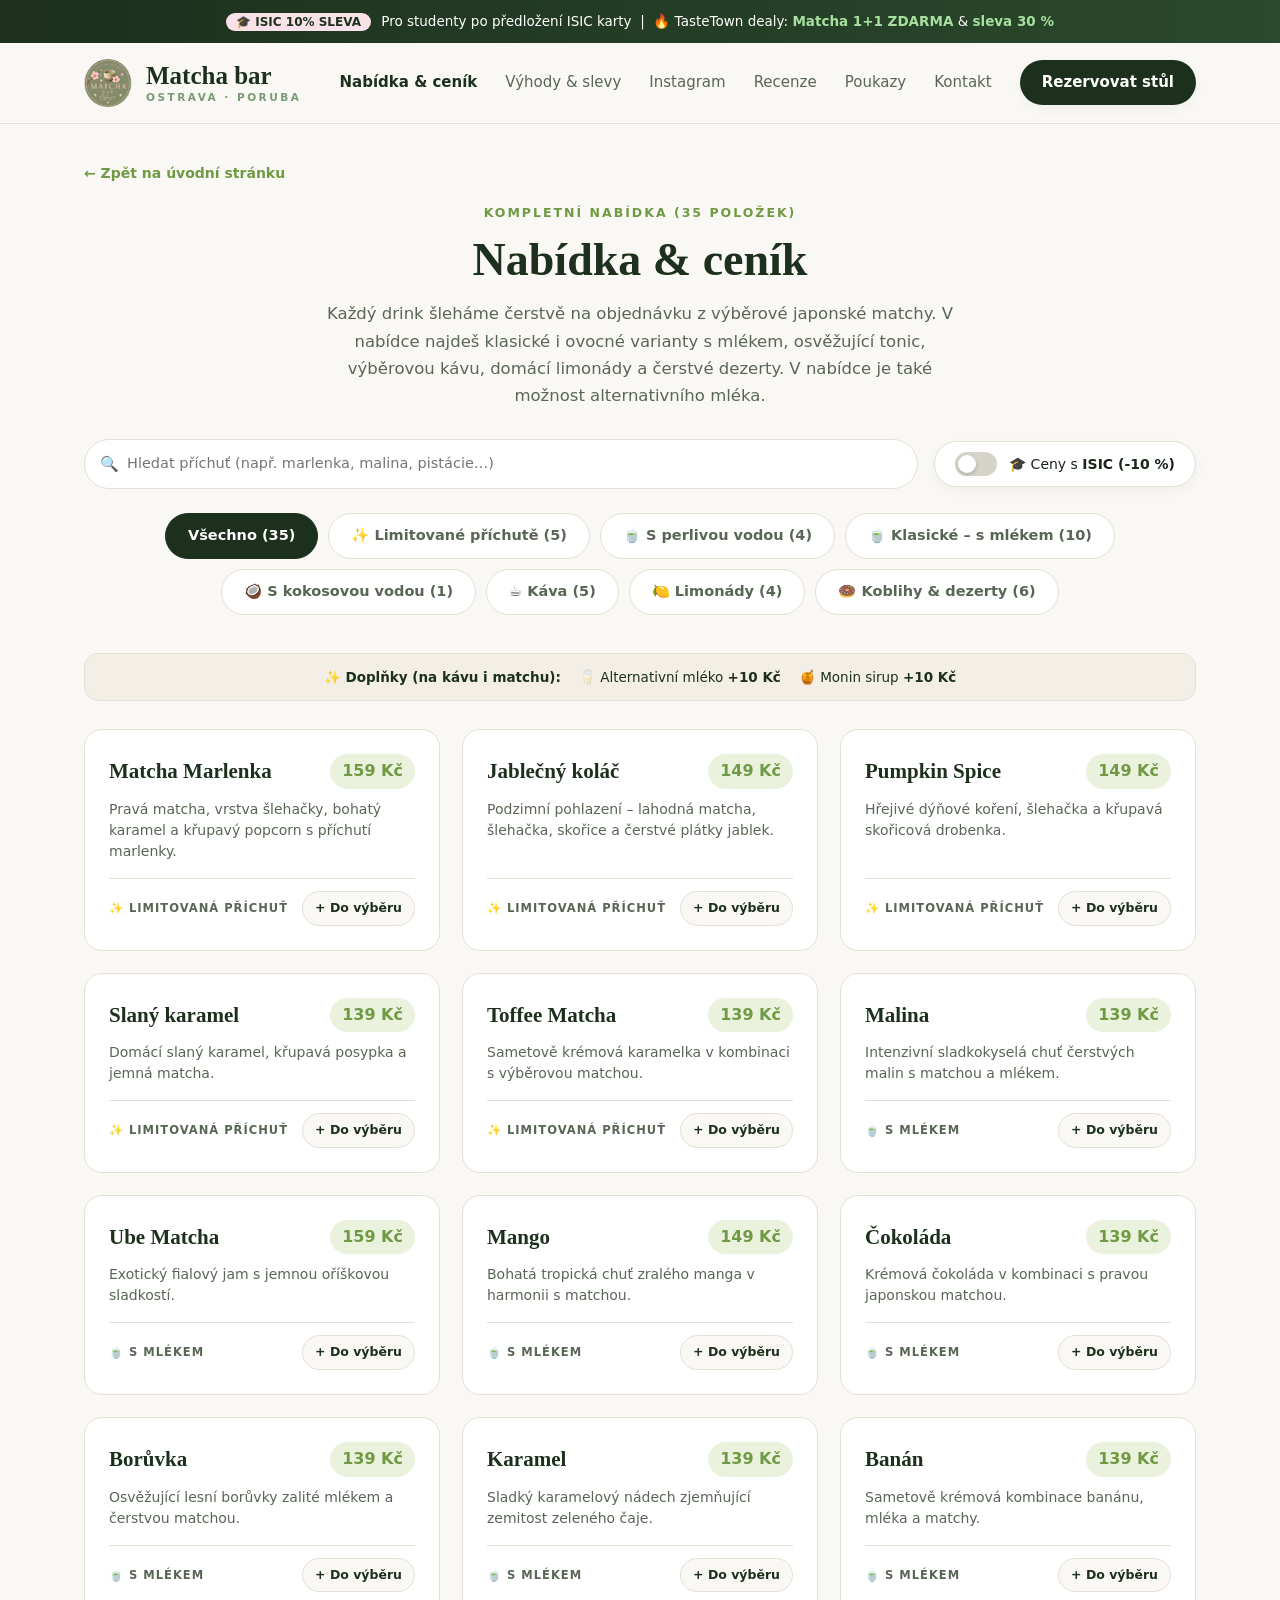
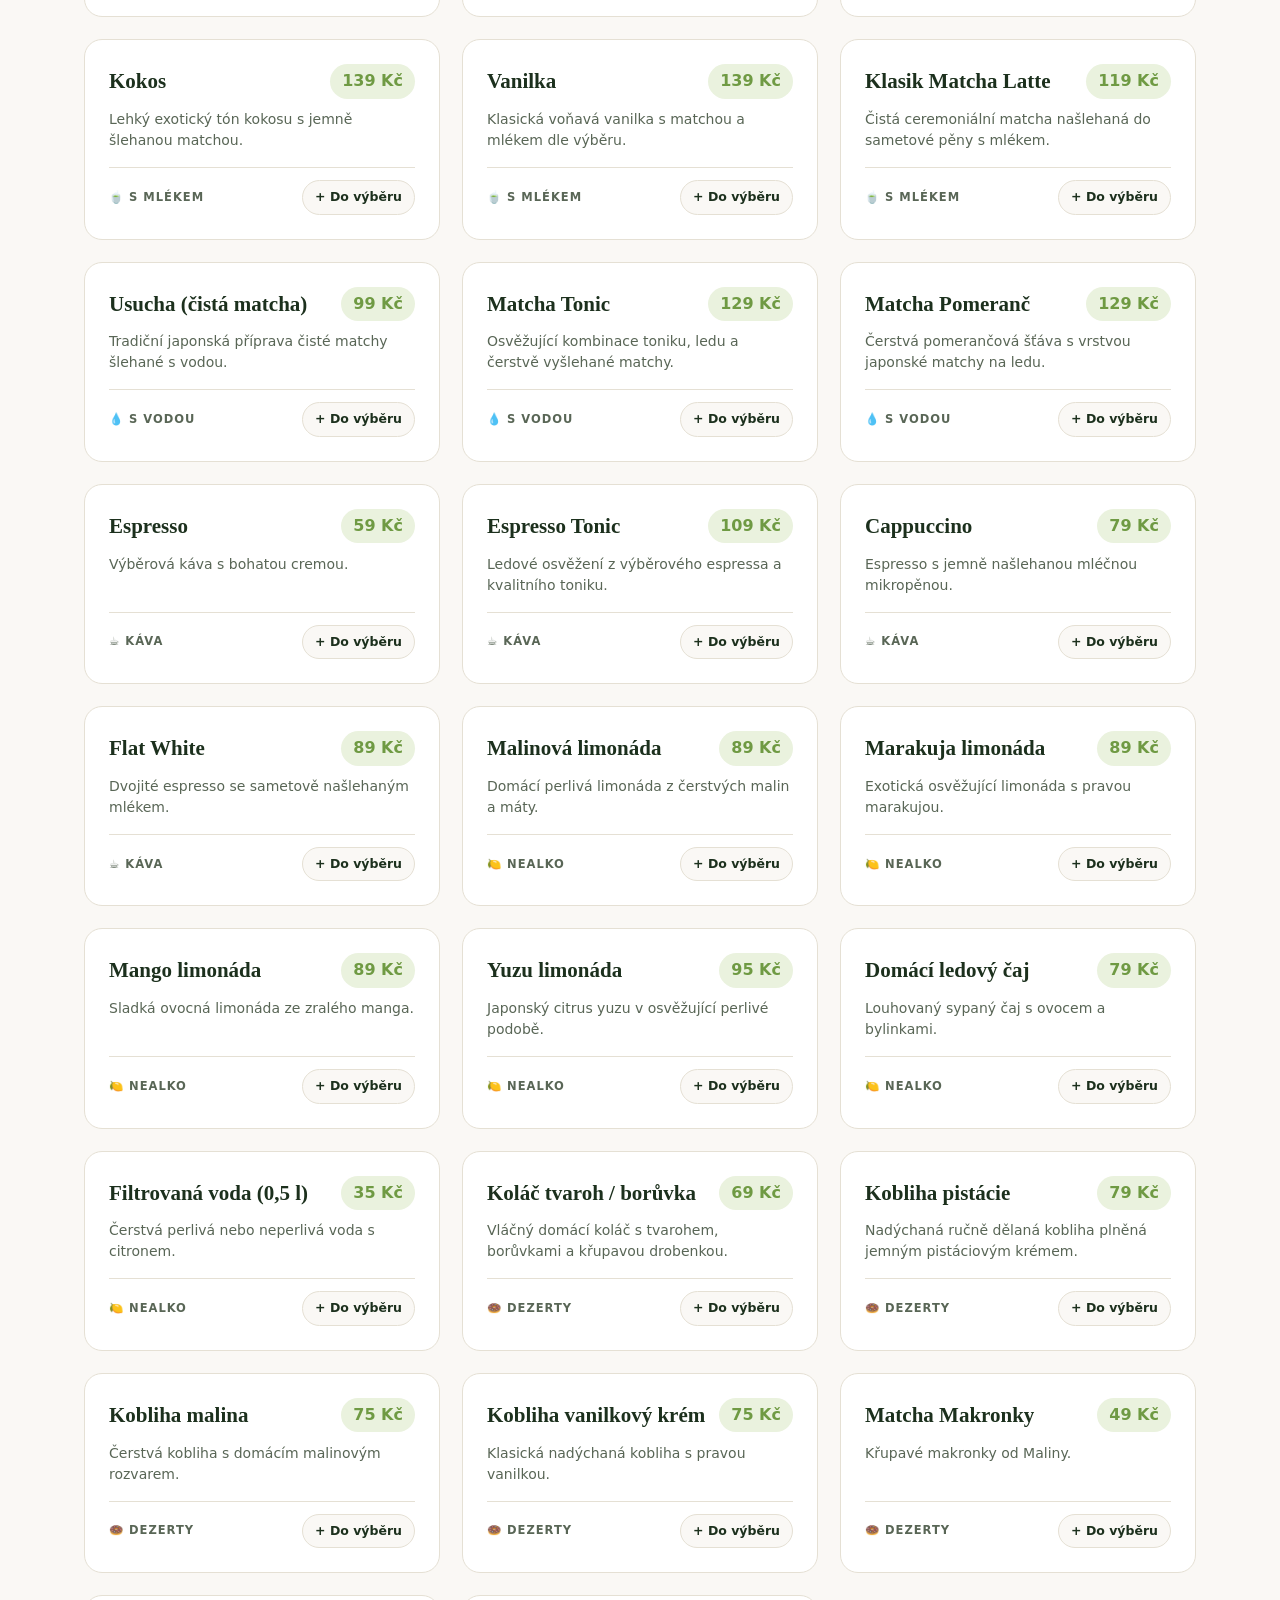
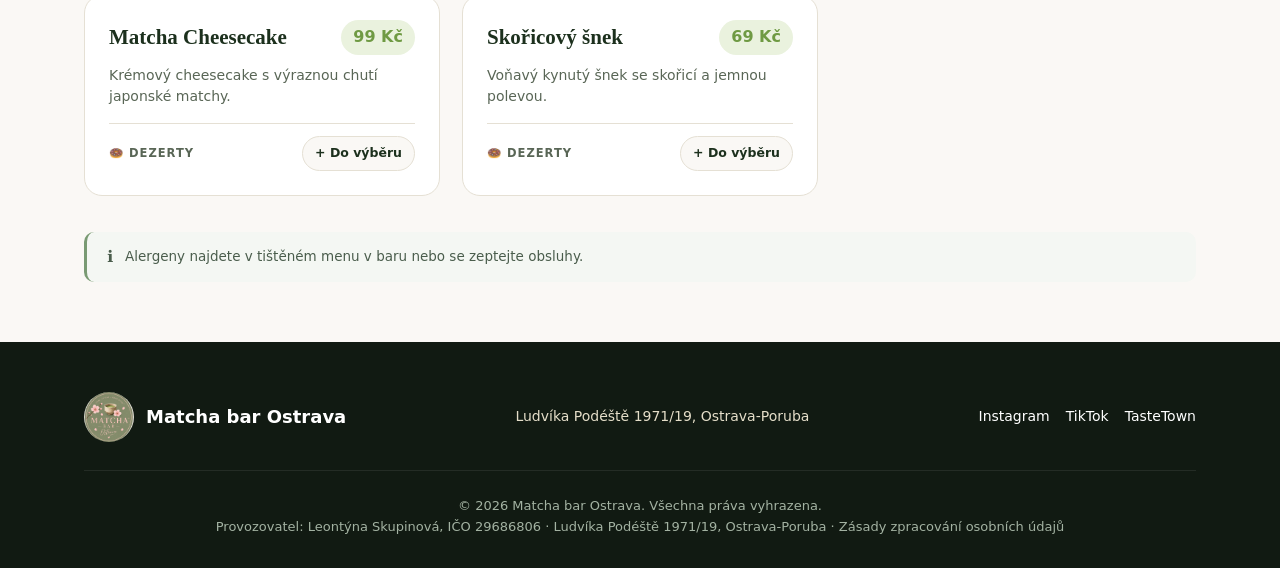
==== commit ad5e3bfc: "Add files via upload" ====
--- a/menu.html
+++ b/menu.html
@@ -12,7 +12,7 @@
     <meta name="theme-color" content="#1C301D">
     <link rel="icon" href="data:image/svg+xml,%3Csvg xmlns='http://www.w3.org/2000/svg' viewBox='0 0 100 100'%3E%3Ctext y='.9em' font-size='90'%3E🍵%3C/text%3E%3C/svg%3E">
 
-    <link rel="stylesheet" href="style.css?v=3">
+    <link rel="stylesheet" href="style.css?v=5">
 </head>
 <body>
 
@@ -76,11 +76,12 @@
             <div class="menu-filter-bar" role="group" aria-label="Filtr nabídky">
                 <button type="button" class="filter-chip active" data-filter="all" aria-pressed="true">Všechno (35)</button>
                 <button type="button" class="filter-chip" data-filter="limitky" aria-pressed="false">✨ Limitované příchutě (5)</button>
-                <button type="button" class="filter-chip" data-filter="mleko" aria-pressed="false">🍵 S mlékem (10)</button>
-                <button type="button" class="filter-chip" data-filter="voda" aria-pressed="false">💧 S vodou (3)</button>
-                <button type="button" class="filter-chip" data-filter="kava" aria-pressed="false">☕ Káva (4)</button>
-                <button type="button" class="filter-chip" data-filter="nealko" aria-pressed="false">🍋 Nealko &amp; limonády (6)</button>
-                <button type="button" class="filter-chip" data-filter="dezerty" aria-pressed="false">🍩 Dezerty &amp; koblihy (7)</button>
+                <button type="button" class="filter-chip" data-filter="perliva" aria-pressed="false">🍵 S perlivou vodou (4)</button>
+                <button type="button" class="filter-chip" data-filter="mleko" aria-pressed="false">🍵 Klasické – s mlékem (10)</button>
+                <button type="button" class="filter-chip" data-filter="kokos" aria-pressed="false">🥥 S kokosovou vodou (1)</button>
+                <button type="button" class="filter-chip" data-filter="kava" aria-pressed="false">☕ Káva (5)</button>
+                <button type="button" class="filter-chip" data-filter="limonady" aria-pressed="false">🍋 Limonády (4)</button>
+                <button type="button" class="filter-chip" data-filter="dezerty" aria-pressed="false">🍩 Koblihy &amp; dezerty (6)</button>
             </div>
 
             <!-- Doplňky -->
@@ -203,6 +204,6 @@
         </div>
     </footer>
 
-    <script src="menu.js" defer></script>
+<script src="menu.js?v=3" defer></script>
 </body>
 </html>
--- a/style.css
+++ b/style.css
@@ -1105,83 +1105,83 @@
     position: relative;
 }
 
-/* --- MODAL REZERVACE --- */
-.modal-overlay {
-    display: none;
-    position: fixed;
-    inset: 0;
-    background: rgba(0,0,0,0.6);
-    backdrop-filter: blur(4px);
-    z-index: 1000;
-    place-items: center;
-    padding: 20px;
-}
-
-.modal-overlay.active { display: grid; }
-
+/* Oprava rozložení rezervačního modálu */
 .modal-box {
+    overflow: hidden;
+    overflow-y: auto;
+}
+
+.btn-close {
+    top: 18px;
+    right: 18px;
+    z-index: 2;
+}
+
+.form-grid .form-note.full {
+    grid-column: 1 / -1;
+    margin-top: 4px;
+    text-align: center;
+}
+
+.form-grid .form-note a {
+    color: var(--primary);
+    text-decoration: underline;
+    font-weight: 600;
+}
+
+/* Styly pro stránku zásad zpracování osobních údajů */
+.legal-card {
     background: var(--surface);
+    border: 1px solid var(--border);
     border-radius: 28px;
-    max-width: 520px;
-    width: 100%;
-    max-height: calc(100vh - 40px);
-    overflow-y: auto;
-    padding: 38px;
-    position: relative;
-    box-shadow: var(--shadow-md);
-}
-
-.btn-close {
-    position: absolute;
-    top: 20px;
-    right: 20px;
-    background: var(--surface-alt);
-    border: none;
-    width: 36px;
-    height: 36px;
-    border-radius: 50%;
-    cursor: pointer;
-    font-size: 16px;
-}
-
-.form-grid {
-    display: grid;
-    grid-template-columns: 1fr 1fr;
-    gap: 14px;
-    margin-top: 20px;
-}
-
-.form-field {
-    display: flex;
-    flex-direction: column;
-    gap: 6px;
-}
-
-.form-field.full { grid-column: 1 / -1; }
-
-.form-field label {
-    font-size: 13px;
+    padding: 44px 48px;
+    max-width: 780px;
+    margin: 20px auto 0;
+    box-shadow: var(--shadow-sm);
+}
+
+.legal-card h1 {
+    font-family: var(--font-serif);
+    font-size: clamp(28px, 4vw, 38px);
+    color: var(--primary);
+    line-height: 1.2;
+    margin-bottom: 24px;
+}
+
+.legal-card h2 {
+    font-family: var(--font-serif);
+    font-size: 21px;
+    color: var(--primary);
+    margin-top: 28px;
+    margin-bottom: 8px;
+}
+
+.legal-card p {
+    color: var(--text-muted);
+    font-size: 15.5px;
+    line-height: 1.7;
+    margin-bottom: 14px;
+}
+
+.legal-card a {
+    color: var(--matcha);
     font-weight: 600;
-    color: var(--primary);
-}
-
-.form-field input, .form-field select, .form-field textarea {
-    padding: 12px 14px;
-    border-radius: 12px;
-    border: 1px solid var(--border);
-    background: var(--bg-body);
-    color: var(--text-dark);
-}
-
-.form-field textarea { resize: vertical; min-height: 70px; }
-.form-field input:focus, .form-field select:focus, .form-field textarea:focus { outline: 2px solid var(--matcha); border-color: var(--matcha); }
-.hp-field { position: absolute; left: -9999px; width: 1px; height: 1px; overflow: hidden; }
-.form-note { font-size: 12px; color: var(--text-muted); line-height: 1.5; }
-.form-msg { grid-column: 1 / -1; padding: 12px 16px; border-radius: 12px; font-size: 14px; font-weight: 500; }
-.form-msg.ok { background: var(--matcha-soft); color: var(--primary); }
-.form-msg.err { background: #FBE9E7; color: #8A2A1E; }
-.form-msg a { text-decoration: underline; font-weight: 700; }
-.btn-main[disabled] { opacity: .6; cursor: wait; transform: none; }
+    text-decoration: underline;
+}
+
+.legal-meta {
+    margin-top: 32px;
+    padding-top: 18px;
+    border-top: 1px solid var(--border);
+    font-size: 13.5px;
+    color: var(--text-muted);
+}
+
+@media (max-width: 600px) {
+    .legal-card {
+        padding: 28px 22px;
+    }
+}
 
 /* --- LOKACE & KONTAKT --- */
 .location-container {
@@ -1568,7 +1568,6 @@
     flex-direction: column;
     justify-content: space-between;
 }
-.menu-card.featured { border: 2px solid var(--matcha); background: #F4F9EE; }
 .menu-card:hover { transform: translateY(-4px); box-shadow: var(--shadow-md); border-color: var(--matcha); }
 
 /* --- POMOCNÉ TŘÍDY (NÁHRADA ZA INLINE STYLY) --- */
@@ -1675,4 +1674,158 @@
     margin-top: auto;
     padding-top: 12px;
     border-top: 1px solid var(--border);
+}
+
+.modal-overlay.active {
+    display: grid !important;
+}
+/* Kompletní styly modálního okna a formuláře */
+.modal-overlay {
+    position: fixed;
+    inset: 0;
+    background: rgba(18, 28, 19, 0.62);
+    backdrop-filter: blur(4px);
+    display: none;
+    place-items: center;
+    padding: 20px;
+    z-index: 1000;
+}
+
+.modal-overlay.active {
+    display: grid !important;
+}
+
+.modal-box {
+    position: relative;
+    background: var(--surface, #ffffff);
+    color: var(--text, #1C301D);
+    width: 100%;
+    max-width: 520px;
+    max-height: 92vh;
+    overflow-y: auto;
+    border-radius: 26px;
+    padding: 34px 32px 28px;
+    box-shadow: 0 24px 60px rgba(0, 0, 0, 0.25);
+}
+
+.btn-close {
+    position: absolute;
+    top: 18px;
+    right: 18px;
+    width: 36px;
+    height: 36px;
+    border-radius: 50%;
+    border: none;
+    background: #f2f1ec;
+    color: var(--primary, #1C301D);
+    font-size: 16px;
+    cursor: pointer;
+    display: grid;
+    place-items: center;
+}
+
+.modal-heading {
+    font-family: var(--font-serif, Georgia, serif);
+    font-size: 28px;
+    color: var(--primary, #1C301D);
+    margin: 0 0 6px;
+}
+
+.modal-subtext {
+    color: var(--text-muted, #556356);
+    font-size: 14.5px;
+    margin: 0 0 20px;
+}
+
+.form-grid {
+    display: grid;
+    grid-template-columns: 1fr 1fr;
+    gap: 14px;
+}
+
+.form-field {
+    display: flex;
+    flex-direction: column;
+    gap: 6px;
+}
+
+.form-field.full {
+    grid-column: 1 / -1;
+}
+
+.form-field label {
+    font-size: 13.5px;
+    font-weight: 600;
+    color: var(--primary, #1C301D);
+}
+
+.form-field input,
+.form-field select,
+.form-field textarea {
+    width: 100%;
+    box-sizing: border-box;
+    padding: 11px 14px;
+    border: 1.5px solid #dcdad0;
+    border-radius: 12px;
+    font-family: inherit;
+    font-size: 14.5px;
+    color: var(--text, #1C301D);
+    background: #faf9f5;
+}
+
+.form-field input:focus,
+.form-field select:focus,
+.form-field textarea:focus {
+    outline: none;
+    border-color: var(--matcha, #4d7c3f);
+    background: #ffffff;
+}
+
+.hp-field {
+    display: none !important;
+}
+
+.btn-full-width {
+    width: 100%;
+    justify-content: center;
+}
+
+.form-msg {
+    grid-column: 1 / -1;
+    padding: 12px 14px;
+    border-radius: 12px;
+    font-size: 14px;
+}
+
+.form-msg.ok {
+    background: #e7f4e4;
+    color: #1c4a1e;
+}
+
+.form-msg.err {
+    background: #fdeaea;
+    color: #8b1e1e;
+}
+
+.form-note.full {
+    grid-column: 1 / -1;
+    font-size: 12.5px;
+    color: var(--text-muted, #556356);
+    text-align: center;
+    margin: 4px 0 0;
+}
+
+.form-note a {
+    color: var(--primary, #1C301D);
+    text-decoration: underline;
+    font-weight: 600;
+}
+
+@media (max-width: 540px) {
+    .form-grid {
+        grid-template-columns: 1fr;
+    }
+    .modal-box {
+        padding: 28px 20px 24px;
+    }
 }
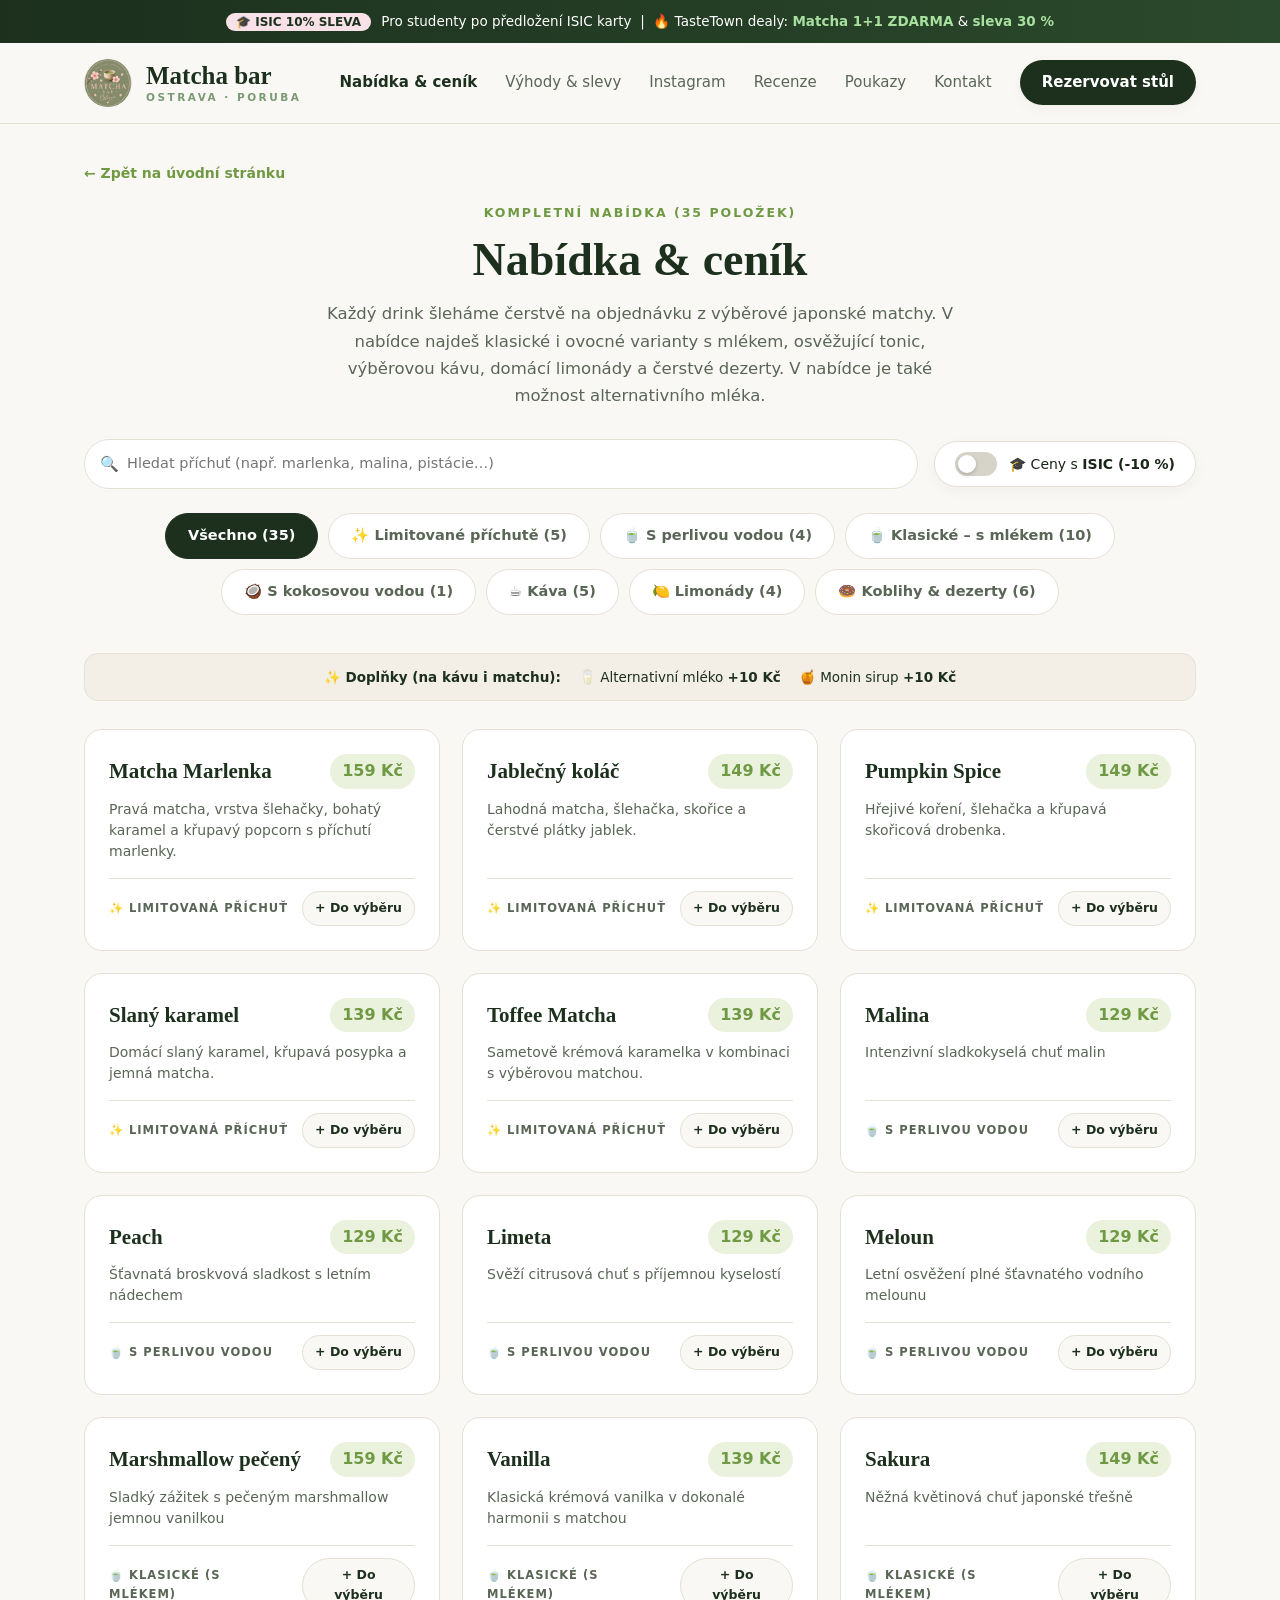
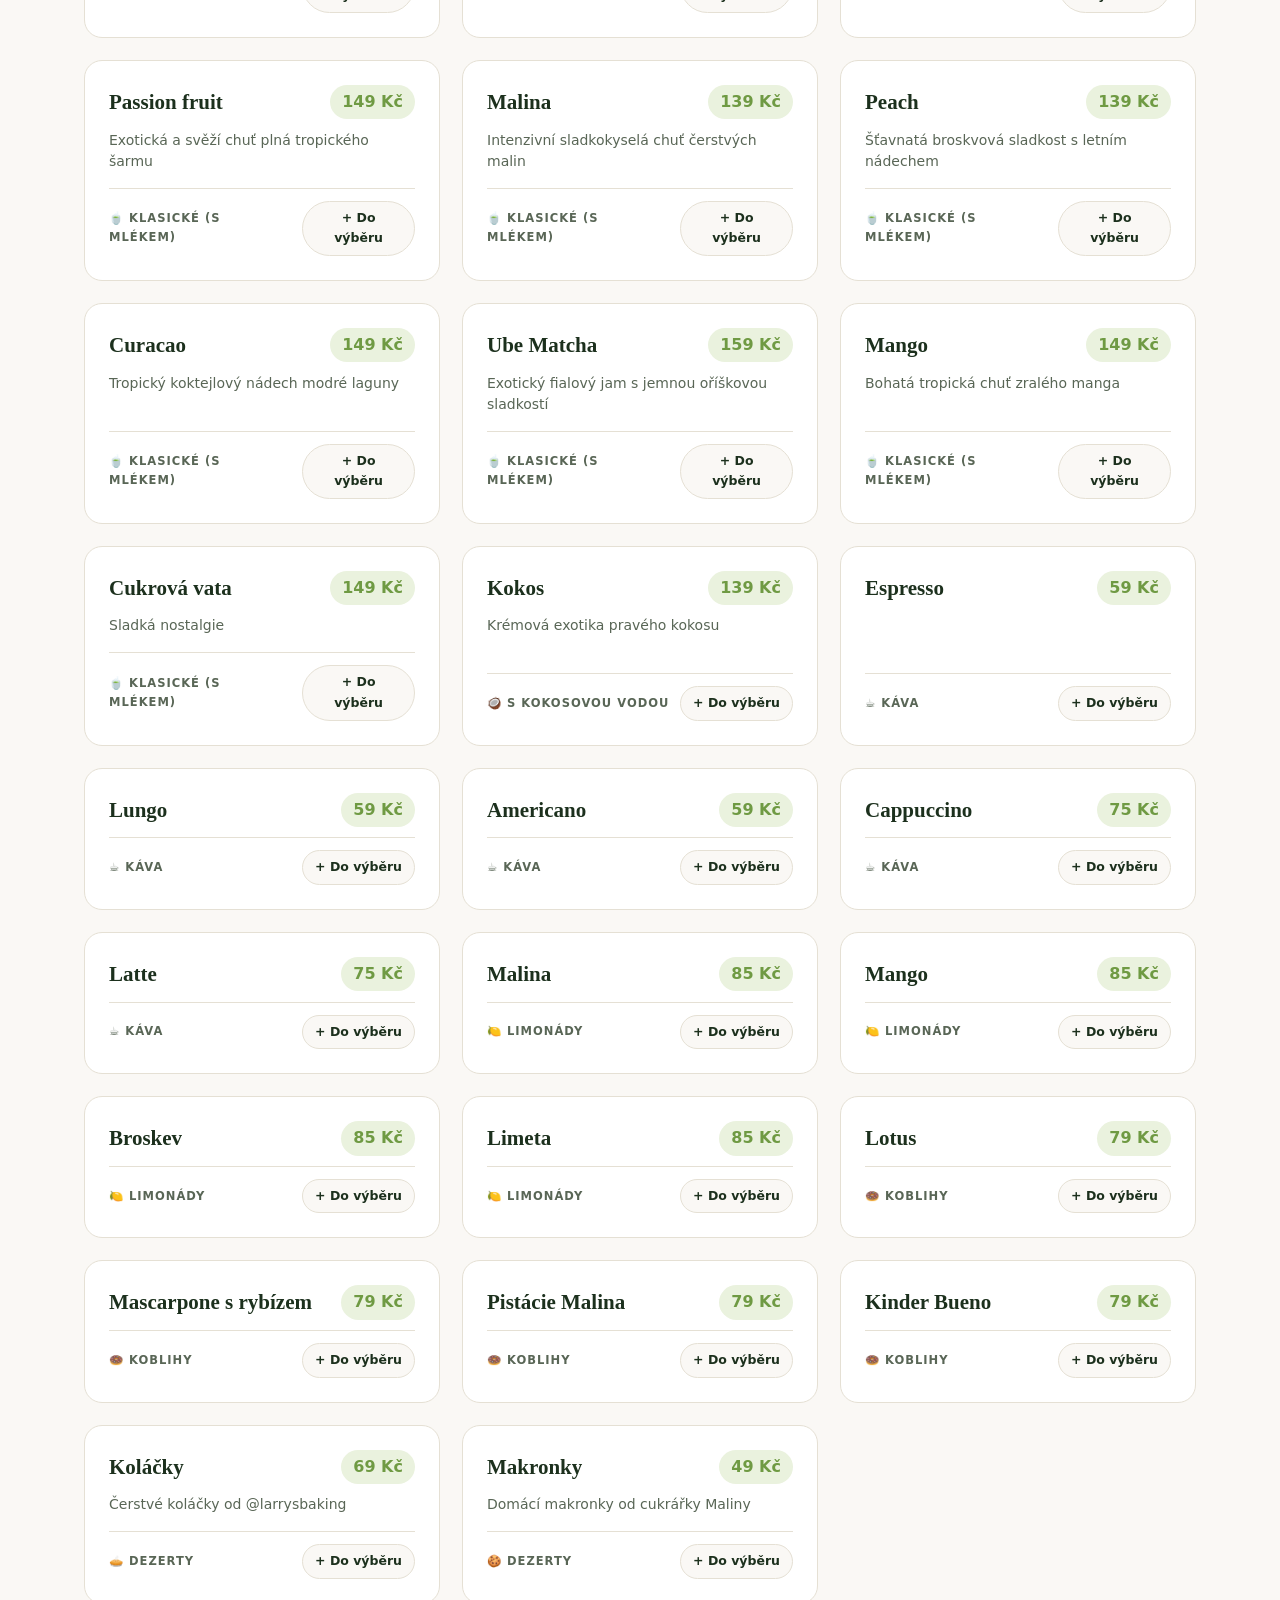
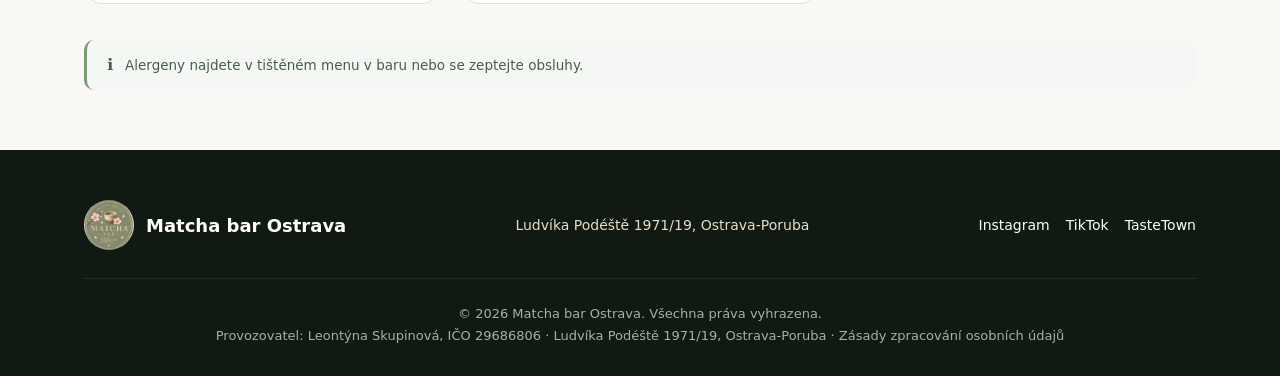
==== commit 78f06c6a: "Add files via upload" ====
--- a/menu.html
+++ b/menu.html
@@ -204,6 +204,6 @@
         </div>
     </footer>
 
-<script src="menu.js?v=3" defer></script>
+<script src="menu.js?v=4" defer></script>
 </body>
 </html>
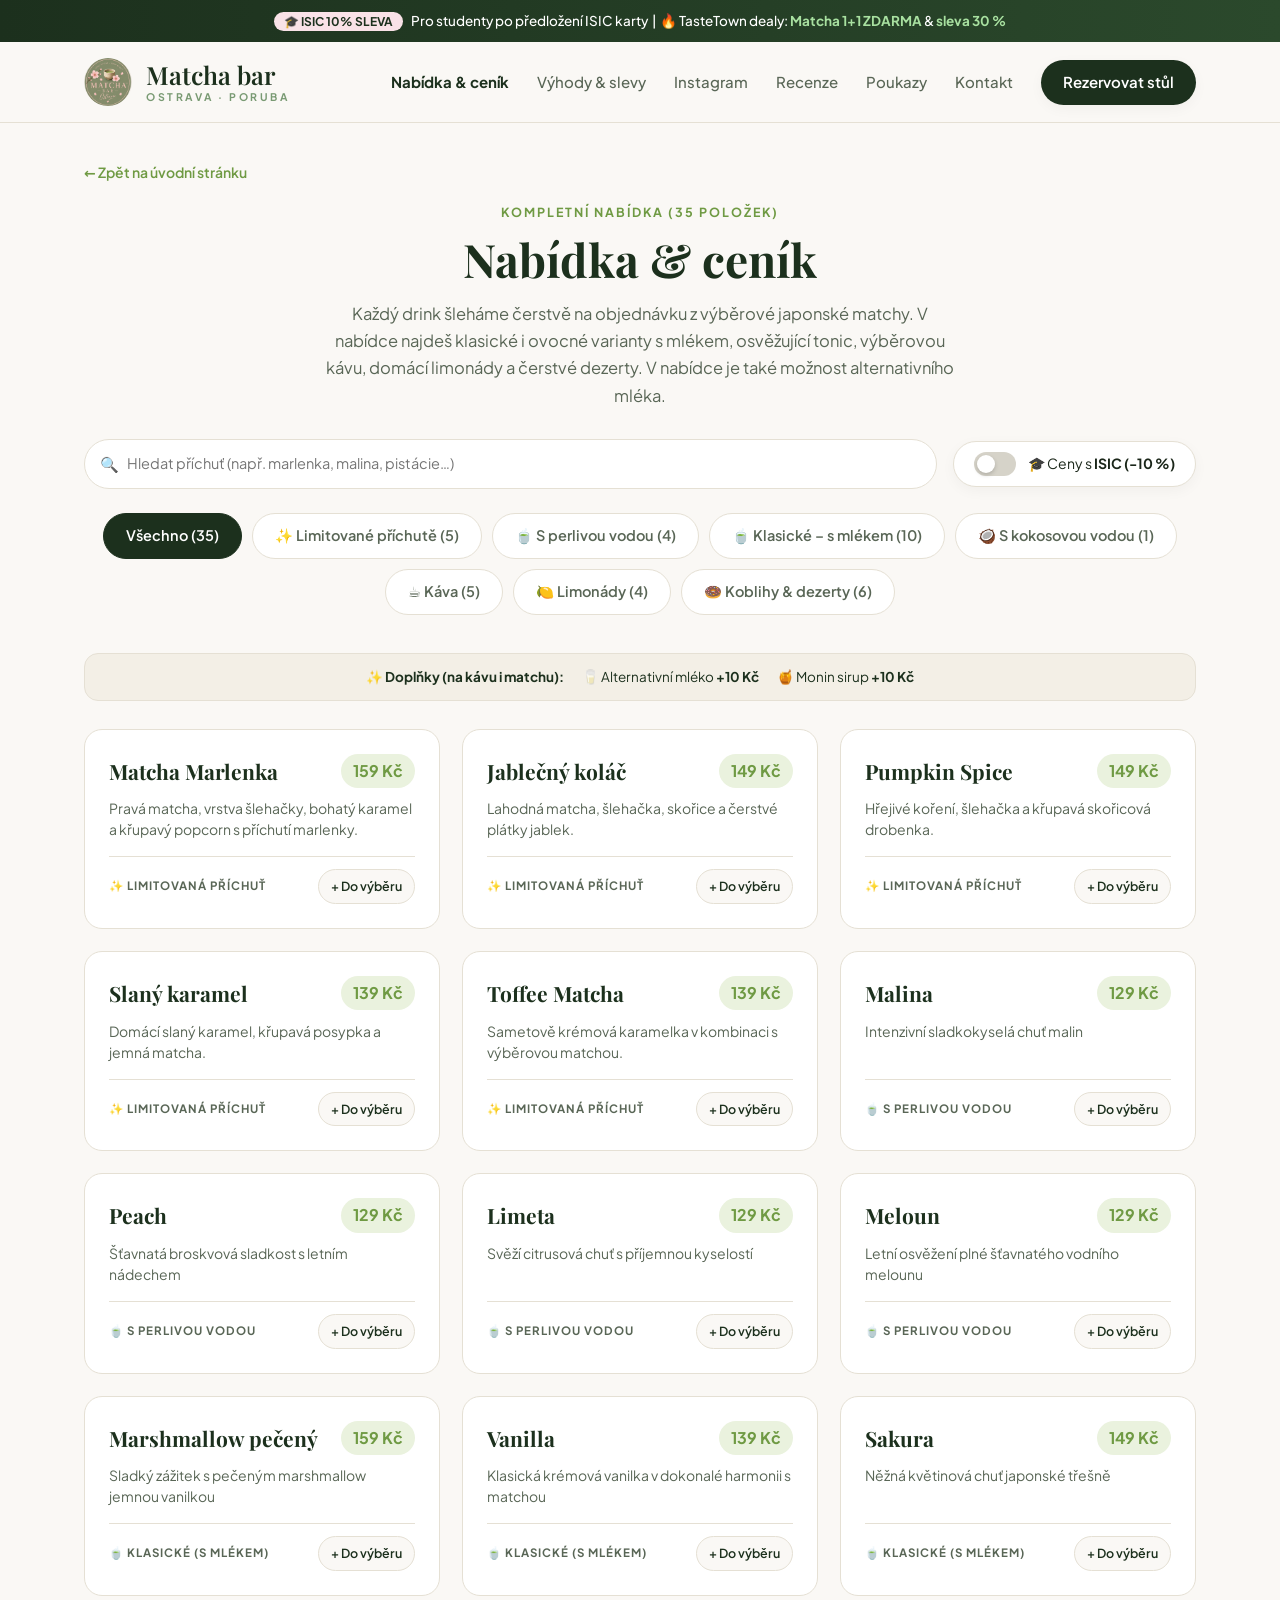
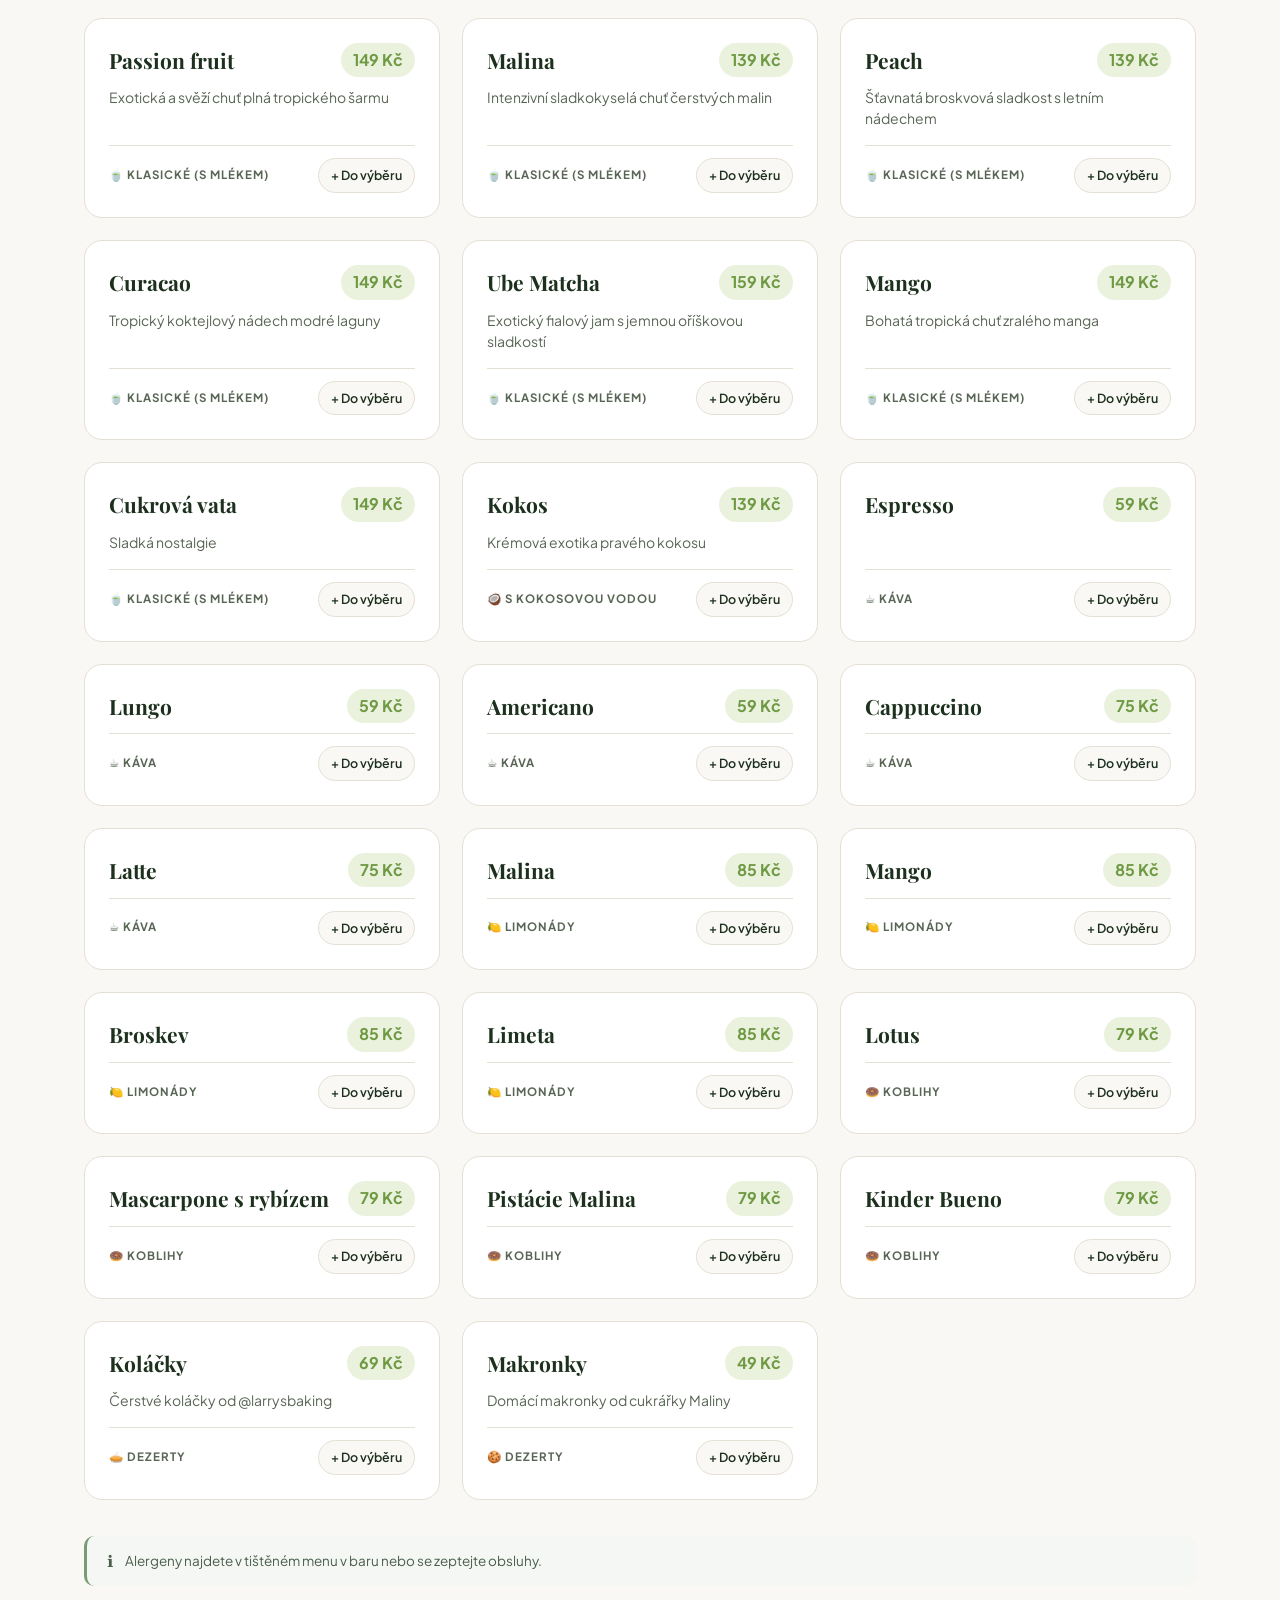
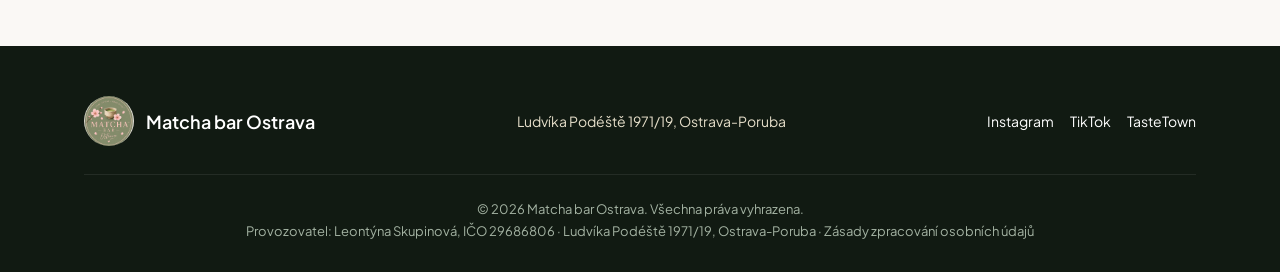
==== commit b308bf30: "Add files via upload" ====
--- a/menu.html
+++ b/menu.html
@@ -8,9 +8,9 @@
     <meta name="keywords" content="matcha menu, matcha ceník ostrava, koblihy poruba">
     <meta name="robots" content="index, follow">
     <meta name="author" content="Matcha bar Ostrava">
-    <link rel="canonical" href="https://matchabarostrava.cz/menu.html">
+ <link rel="canonical" href="https://polokan100.github.io/matchabar/menu.html">
     <meta name="theme-color" content="#1C301D">
-    <link rel="icon" href="data:image/svg+xml,%3Csvg xmlns='http://www.w3.org/2000/svg' viewBox='0 0 100 100'%3E%3Ctext y='.9em' font-size='90'%3E🍵%3C/text%3E%3C/svg%3E">
+   <link rel="icon" type="image/png" href="favicon.png">
 
     <link rel="stylesheet" href="style.css?v=5">
 </head>
@@ -153,11 +153,14 @@
                 </div>
                 <div class="form-field">
                     <label for="f-time">Čas</label>
-                    <select id="f-time" name="Čas" required></select>
+              <select id="f-time" name="Čas" required>
+                        <option value="">Vyberte čas…</option>
+                    </select>
                 </div>
                 <div class="form-field full">
                     <label for="f-guests">Počet osob</label>
-                    <select id="f-guests" name="Počet osob" required>
+                   <select id="f-guests" name="Počet osob" required>
+                        <option value="">Vyberte počet osob…</option>
                         <option>1 osoba</option>
                         <option selected>2 osoby</option>
                         <option>3 osoby</option>
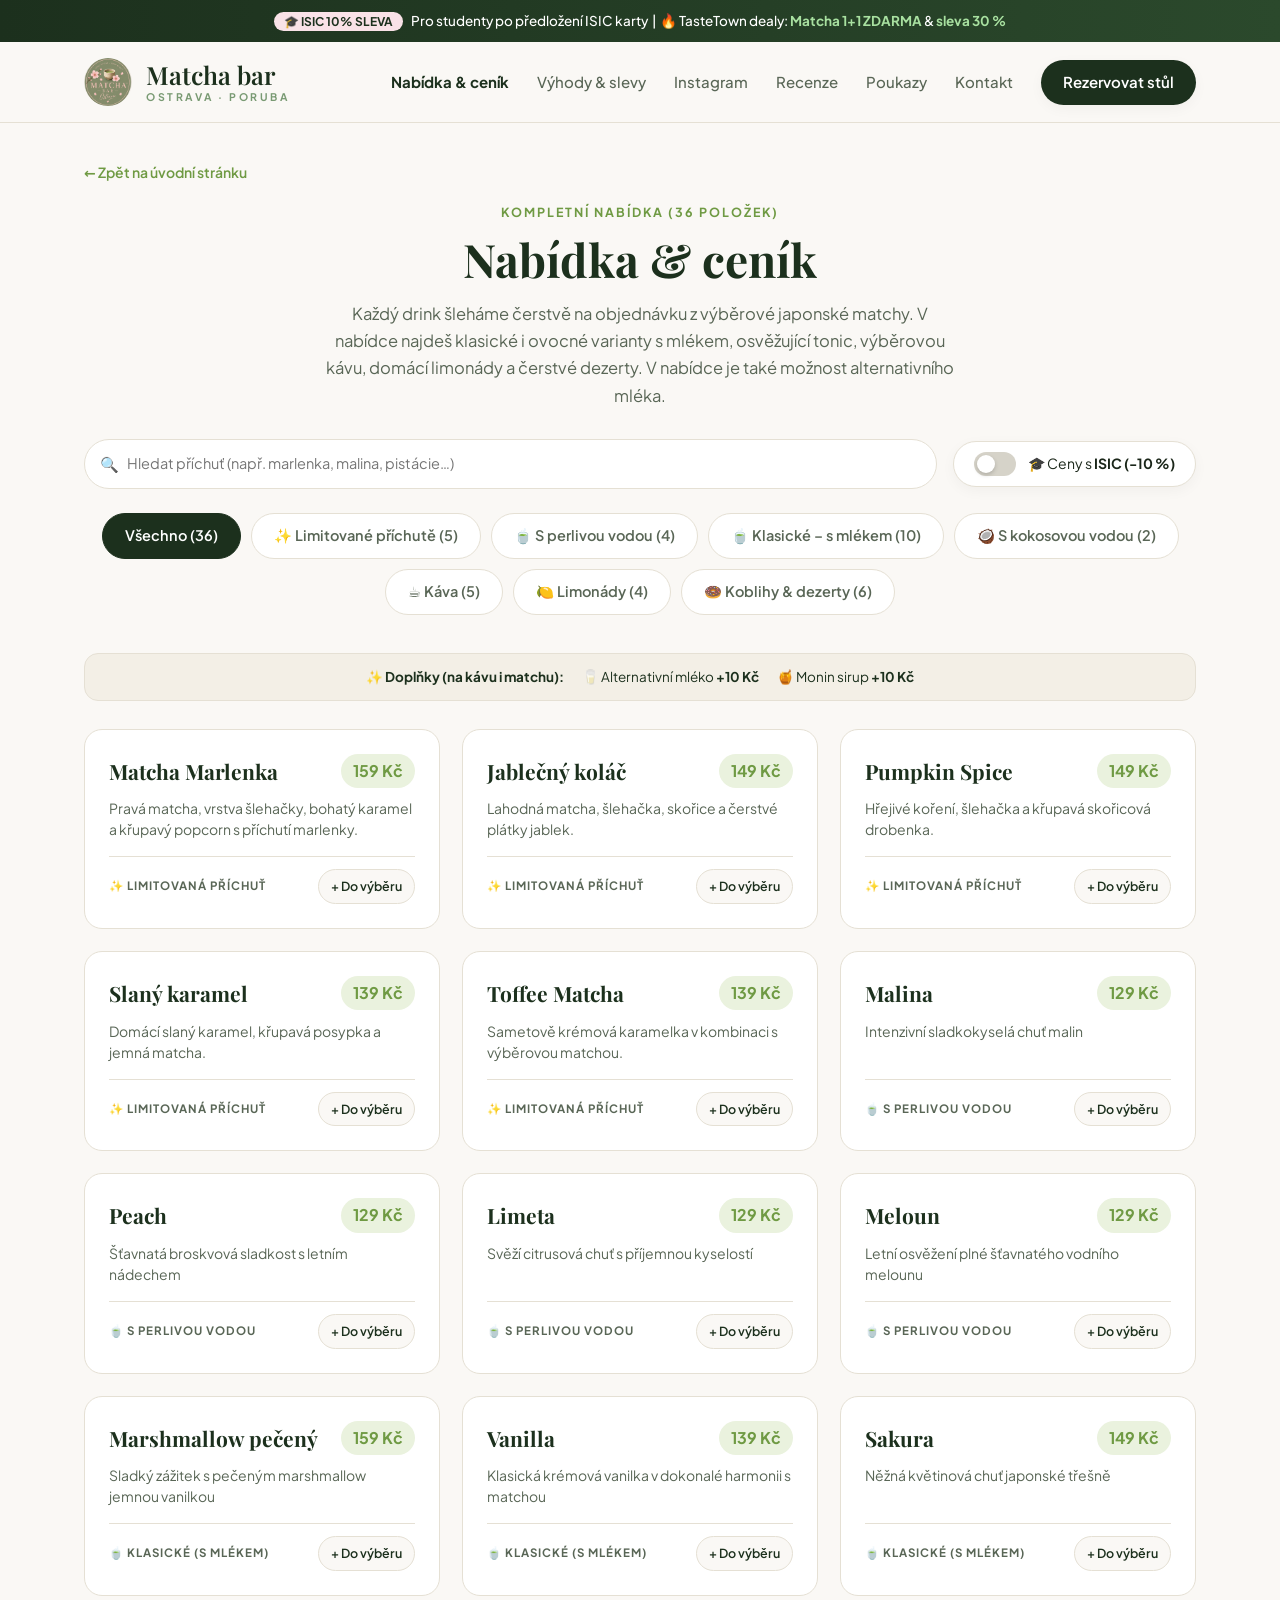
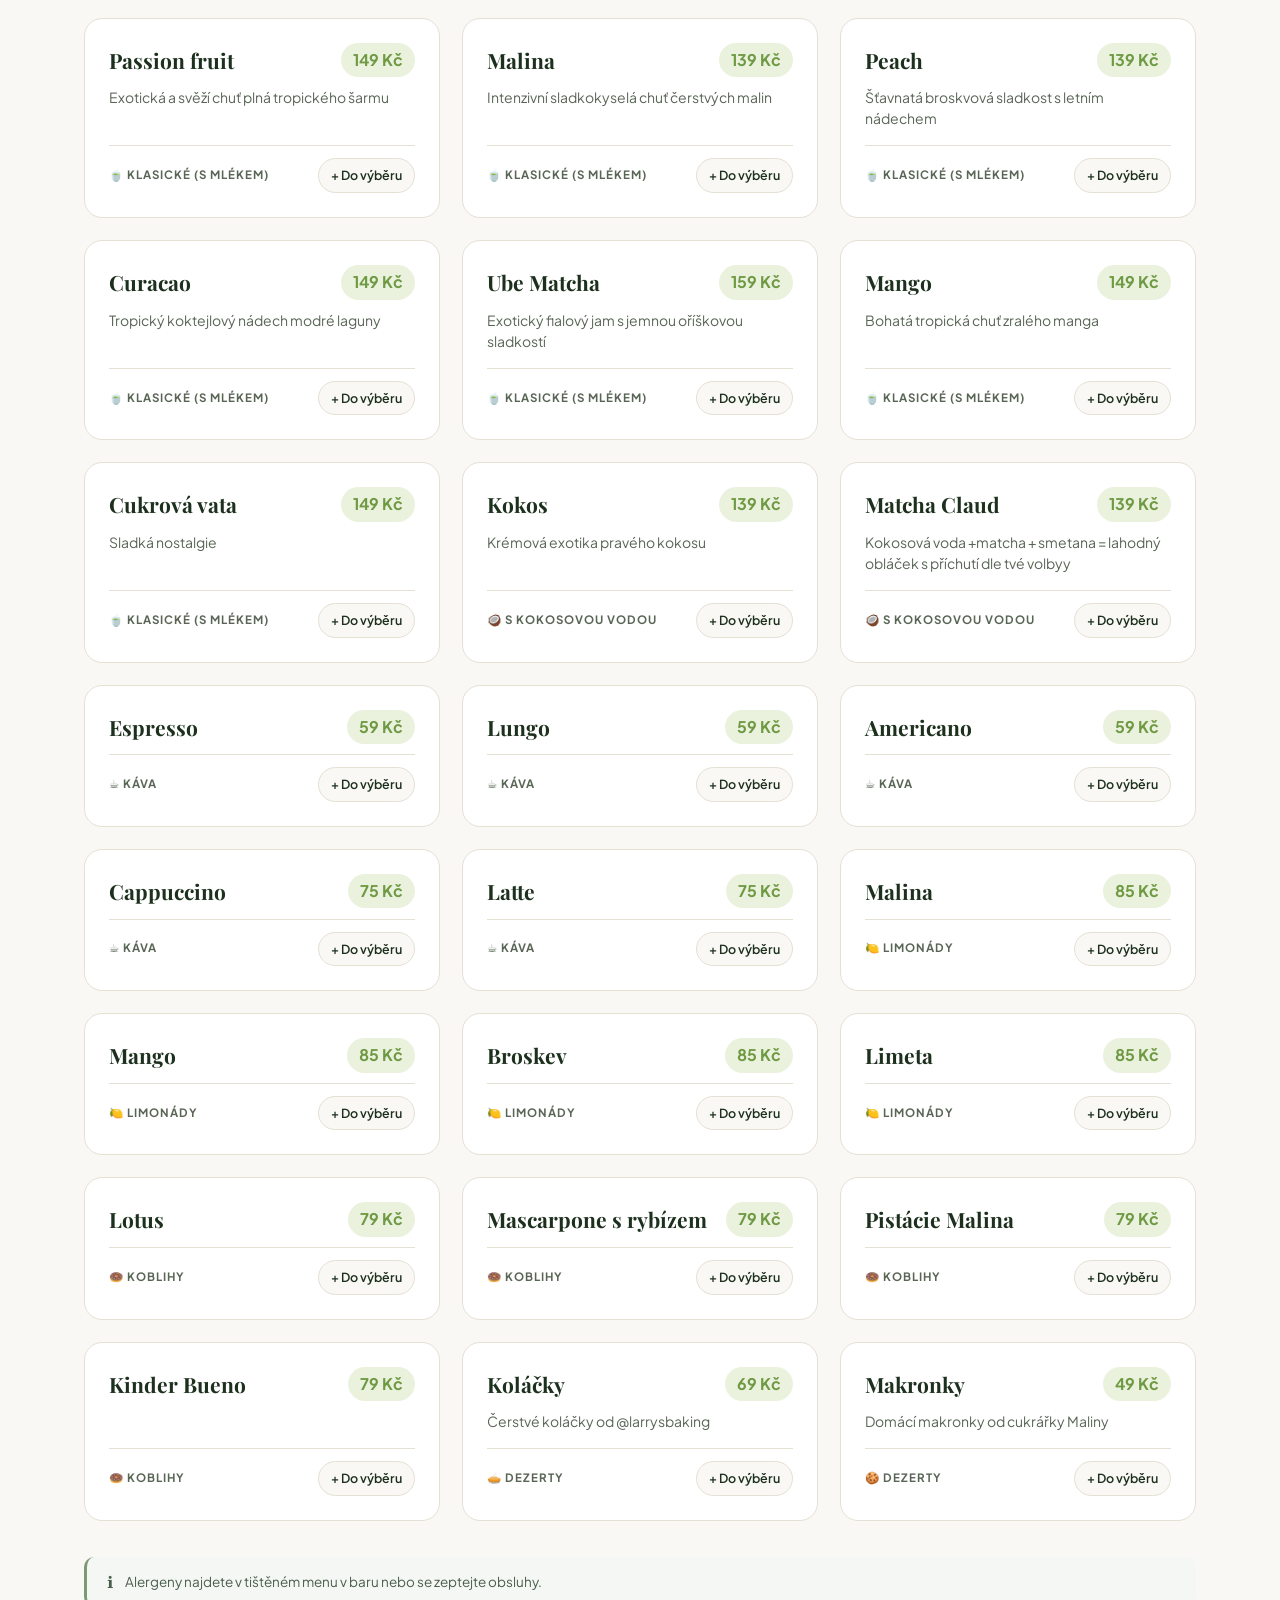
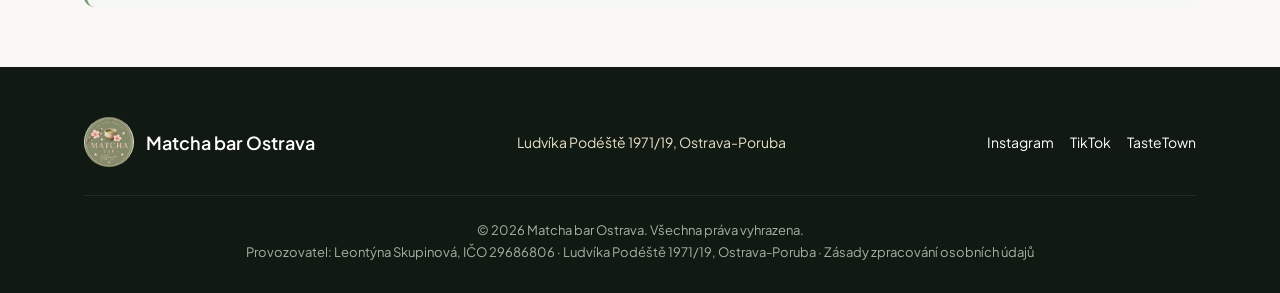
==== commit 0837a2df: "Add files via upload" ====
--- a/menu.html
+++ b/menu.html
@@ -51,7 +51,7 @@
             <a href="index.html" class="back-link">← Zpět na úvodní stránku</a>
 
             <div class="section-header header-compact">
-                <span class="section-tag">Kompletní nabídka (35 položek)</span>
+                <span class="section-tag">Kompletní nabídka (36 položek)</span>
                 <h1 class="section-title">Nabídka &amp; ceník</h1>
                 <p class="section-desc">
                     Každý drink šleháme čerstvě na objednávku z výběrové japonské matchy. V nabídce najdeš klasické i ovocné varianty s mlékem, osvěžující tonic, výběrovou kávu, domácí limonády a čerstvé dezerty.  V nabídce je také možnost alternativního mléka.
@@ -74,11 +74,11 @@
 
             <!-- Filtry -->
             <div class="menu-filter-bar" role="group" aria-label="Filtr nabídky">
-                <button type="button" class="filter-chip active" data-filter="all" aria-pressed="true">Všechno (35)</button>
+                <button type="button" class="filter-chip active" data-filter="all" aria-pressed="true">Všechno (36)</button>
                 <button type="button" class="filter-chip" data-filter="limitky" aria-pressed="false">✨ Limitované příchutě (5)</button>
                 <button type="button" class="filter-chip" data-filter="perliva" aria-pressed="false">🍵 S perlivou vodou (4)</button>
                 <button type="button" class="filter-chip" data-filter="mleko" aria-pressed="false">🍵 Klasické – s mlékem (10)</button>
-                <button type="button" class="filter-chip" data-filter="kokos" aria-pressed="false">🥥 S kokosovou vodou (1)</button>
+                <button type="button" class="filter-chip" data-filter="kokos" aria-pressed="false">🥥 S kokosovou vodou (2)</button>
                 <button type="button" class="filter-chip" data-filter="kava" aria-pressed="false">☕ Káva (5)</button>
                 <button type="button" class="filter-chip" data-filter="limonady" aria-pressed="false">🍋 Limonády (4)</button>
                 <button type="button" class="filter-chip" data-filter="dezerty" aria-pressed="false">🍩 Koblihy &amp; dezerty (6)</button>
--- a/style.css
+++ b/style.css
@@ -1828,4 +1828,75 @@
     .modal-box {
         padding: 28px 20px 24px;
     }
+}
+.rating-badge-link {
+    transition: transform 0.2s ease, box-shadow 0.2s ease, border-color 0.2s ease;
+    border: 1px solid transparent;
+}
+.rating-badge-link:hover {
+    transform: translateY(-2px);
+    border-color: var(--matcha);
+    box-shadow: var(--shadow-sm);
+}
+.btn-share {
+    background: var(--surface-alt);
+    color: var(--primary);
+    border: 1px solid var(--border);
+    padding: 14px 22px;
+    border-radius: 99px;
+    font-weight: 600;
+    font-size: 15px;
+    cursor: pointer;
+    display: inline-flex;
+    align-items: center;
+    gap: 6px;
+    transition: all 0.2s ease;
+}
+
+.btn-share:hover {
+    border-color: var(--matcha);
+    background: var(--matcha-soft);
+}
+
+.btn-share-mini {
+    margin-top: auto;
+    padding-top: 12px;
+    align-self: flex-start;
+    background: none;
+    border: none;
+    color: var(--matcha);
+    font-size: 13px;
+    font-weight: 700;
+    cursor: pointer;
+    display: inline-flex;
+    align-items: center;
+    gap: 5px;
+    transition: color 0.2s ease;
+}
+
+.btn-share-mini:hover {
+    color: var(--primary);
+    text-decoration: underline;
+}
+.seasonal-card-link {
+    display: flex;
+    flex-direction: column;
+    flex: 1;
+    text-decoration: none;
+    color: inherit;
+}
+
+.seasonal-info-top {
+    padding: 18px 20px 10px;
+}
+
+.seasonal-info-top p {
+    color: var(--text-muted);
+    font-size: 13.5px;
+    line-height: 1.5;
+}
+
+.seasonal-card-bottom {
+    padding: 0 20px 18px;
+    margin-top: auto;
 }
